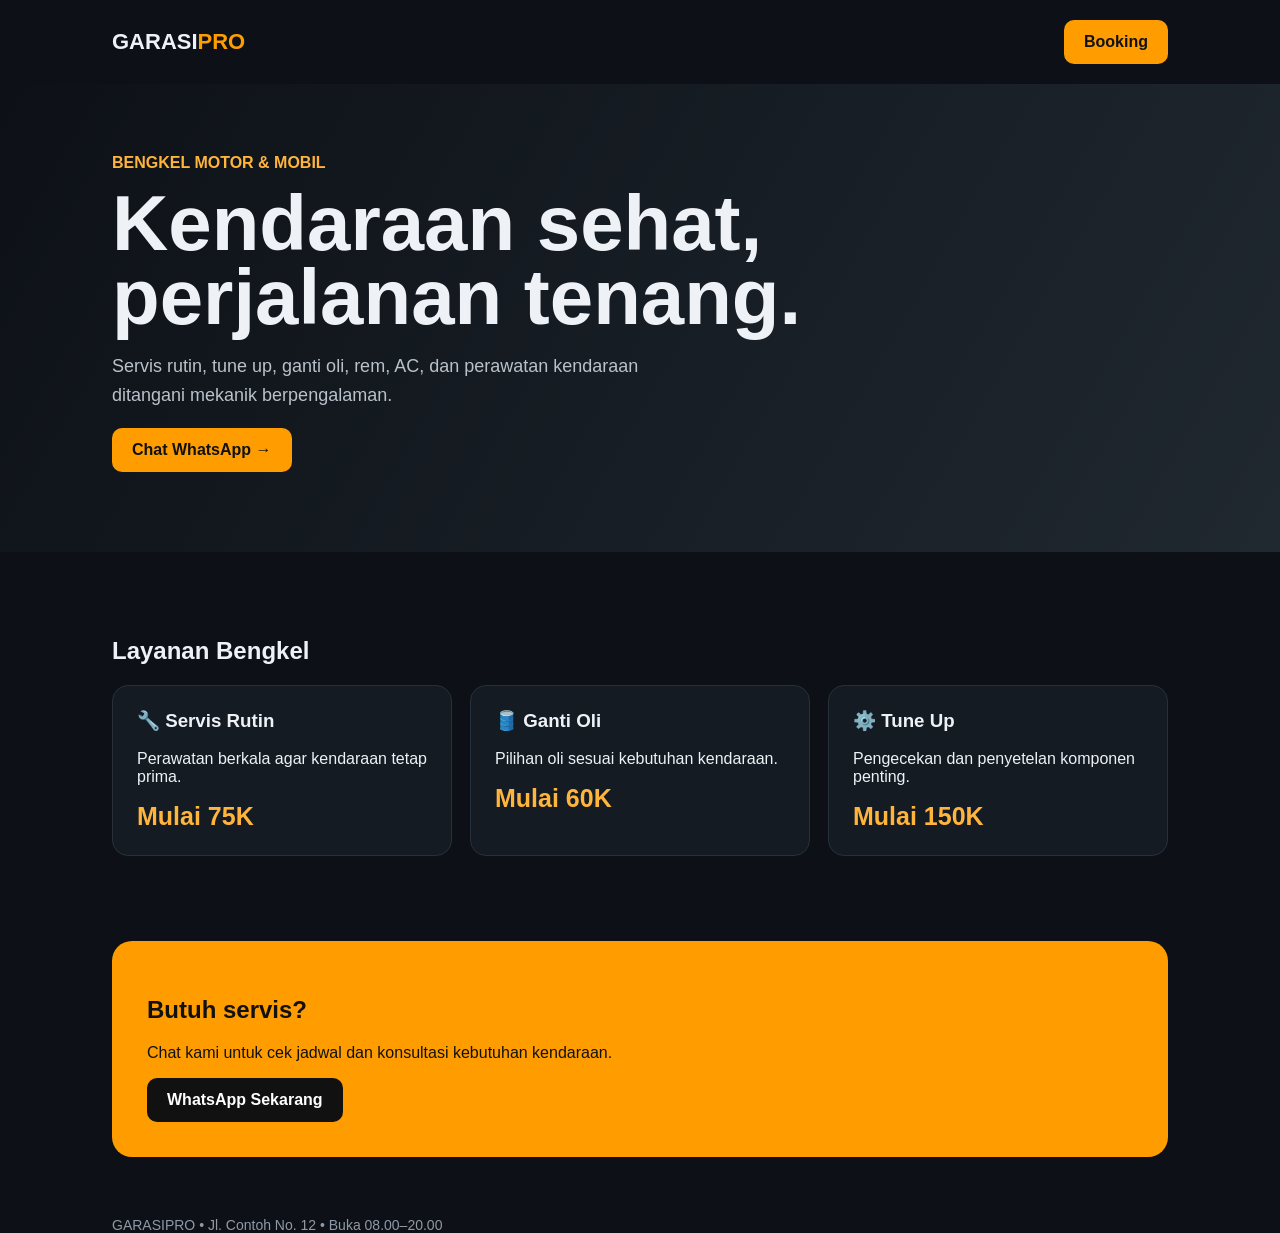
==== index.html @ 8ccf0c48 "Rename bengkel.html to index.html" ====
<!doctype html><html lang="id"><head><meta charset="utf-8"><meta name="viewport" content="width=device-width,initial-scale=1"><title>GARASI PRO — Bengkel</title>
<style>
*{box-sizing:border-box}body{margin:0;font-family:Arial,sans-serif;background:#0d1117;color:#eef2f7}a{text-decoration:none;color:inherit}.wrap{max-width:1100px;margin:auto;padding:0 22px}
nav{display:flex;justify-content:space-between;align-items:center;padding:20px 0}.logo{font-weight:900;font-size:22px}.logo span{color:#ff9d00}
.btn{display:inline-block;background:#ff9d00;color:#111;padding:13px 20px;border-radius:10px;font-weight:800}.hero{padding:70px 0 80px;background:linear-gradient(120deg,#0d1117,#202830)}.tag{color:#ffb43b;font-weight:bold}.hero h1{font-size:clamp(42px,7vw,78px);line-height:.95;margin:14px 0}.hero p{max-width:600px;color:#b9c1ca;font-size:18px;line-height:1.6}.grid{display:grid;grid-template-columns:repeat(3,1fr);gap:18px}.section{padding:65px 0}.card{background:#151b22;padding:24px;border:1px solid #27303a;border-radius:16px}.card h3{margin-top:0}.price{font-size:25px;font-weight:900;color:#ffb43b}.contact{background:#ff9d00;color:#111;border-radius:20px;padding:35px;margin:20px 0 60px}.contact .btn{background:#111;color:#fff}.small{color:#8f9aa6;font-size:14px}@media(max-width:700px){.grid{grid-template-columns:1fr}.hero{padding-top:45px}}
</style></head><body><div class="wrap"><nav><div class="logo">GARASI<span>PRO</span></div><a class="btn" href="https://wa.me/6281234567890">Booking</a></nav></div>
<section class="hero"><div class="wrap"><div class="tag">BENGKEL MOTOR & MOBIL</div><h1>Kendaraan sehat,<br>perjalanan tenang.</h1><p>Servis rutin, tune up, ganti oli, rem, AC, dan perawatan kendaraan ditangani mekanik berpengalaman.</p><a class="btn" href="https://wa.me/6281234567890">Chat WhatsApp →</a></div></section>
<section class="section"><div class="wrap"><h2>Layanan Bengkel</h2><div class="grid"><div class="card"><h3>🔧 Servis Rutin</h3><p>Perawatan berkala agar kendaraan tetap prima.</p><div class="price">Mulai 75K</div></div><div class="card"><h3>🛢️ Ganti Oli</h3><p>Pilihan oli sesuai kebutuhan kendaraan.</p><div class="price">Mulai 60K</div></div><div class="card"><h3>⚙️ Tune Up</h3><p>Pengecekan dan penyetelan komponen penting.</p><div class="price">Mulai 150K</div></div></div></div></section>
<section class="wrap"><div class="contact"><h2>Butuh servis?</h2><p>Chat kami untuk cek jadwal dan konsultasi kebutuhan kendaraan.</p><a class="btn" href="https://wa.me/6281234567890">WhatsApp Sekarang</a></div></section>
<footer class="wrap small">GARASIPRO • Jl. Contoh No. 12 • Buka 08.00–20.00</footer></body></html>
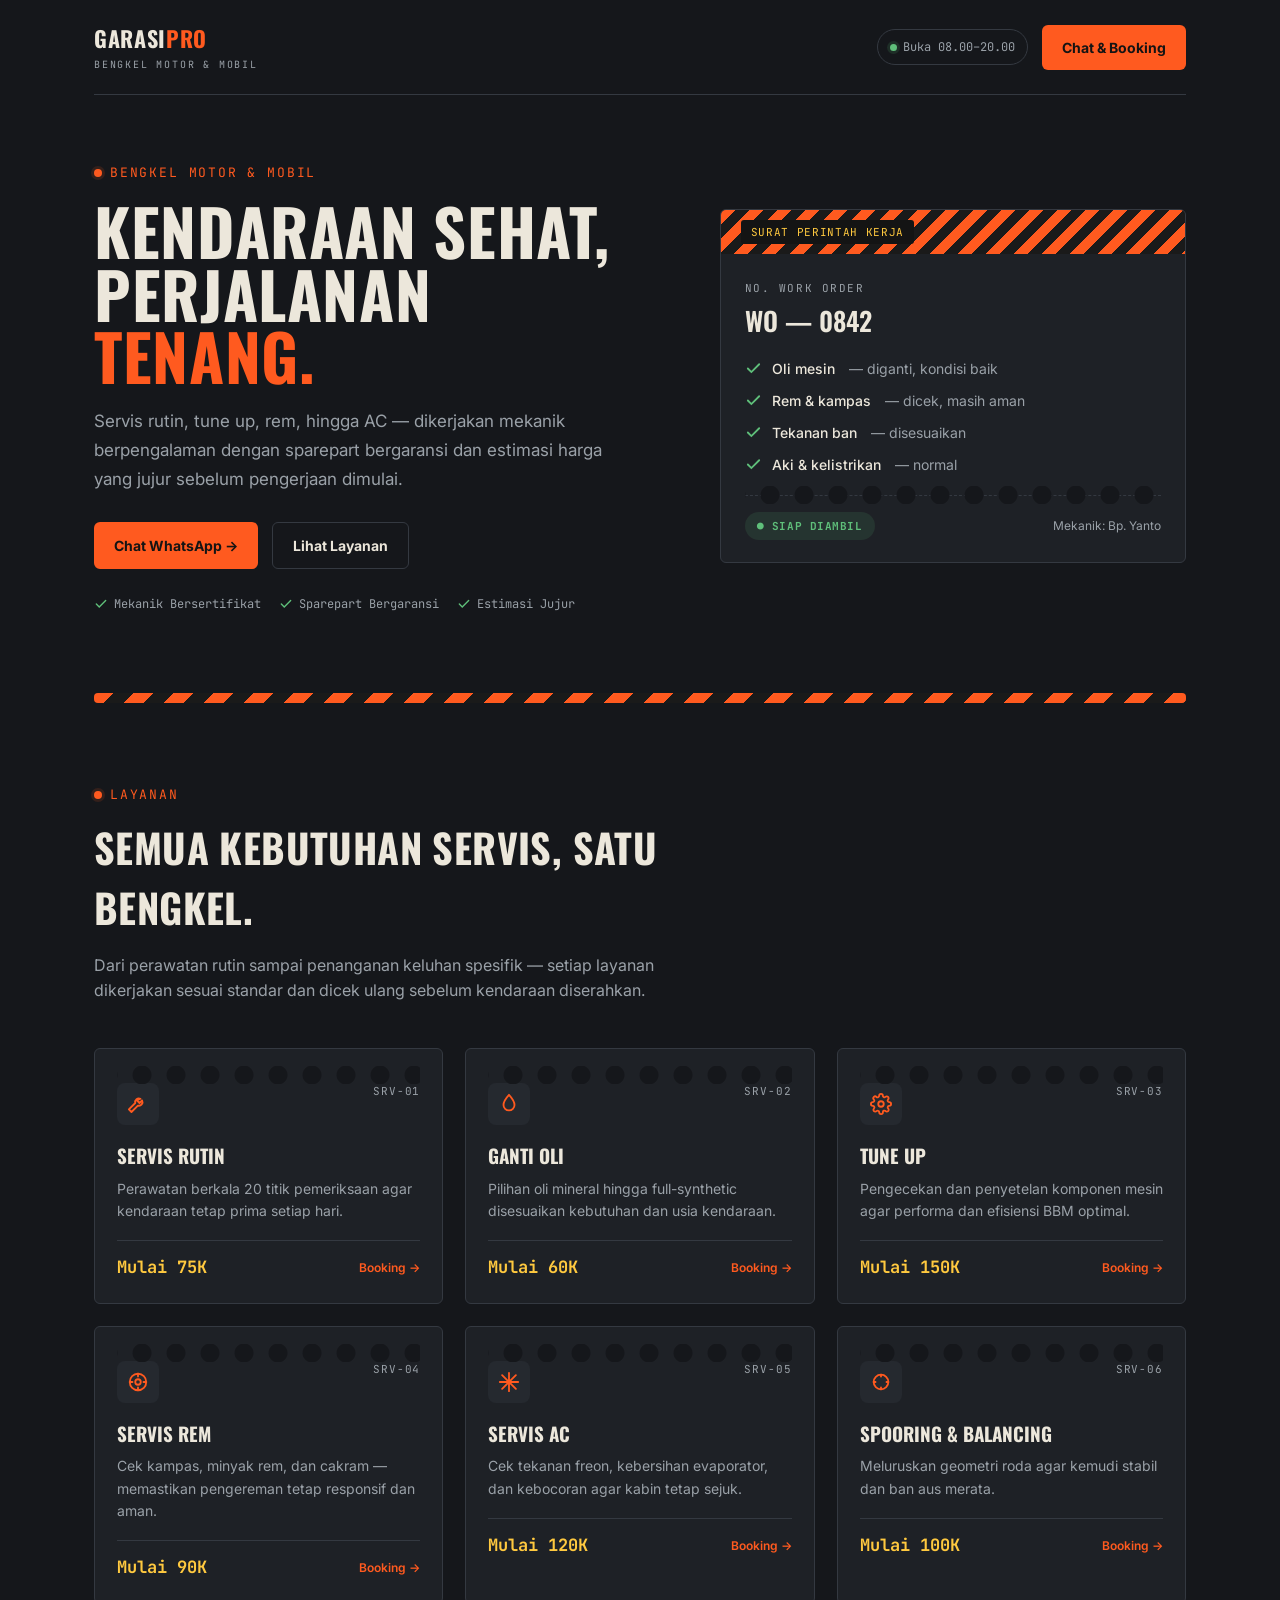
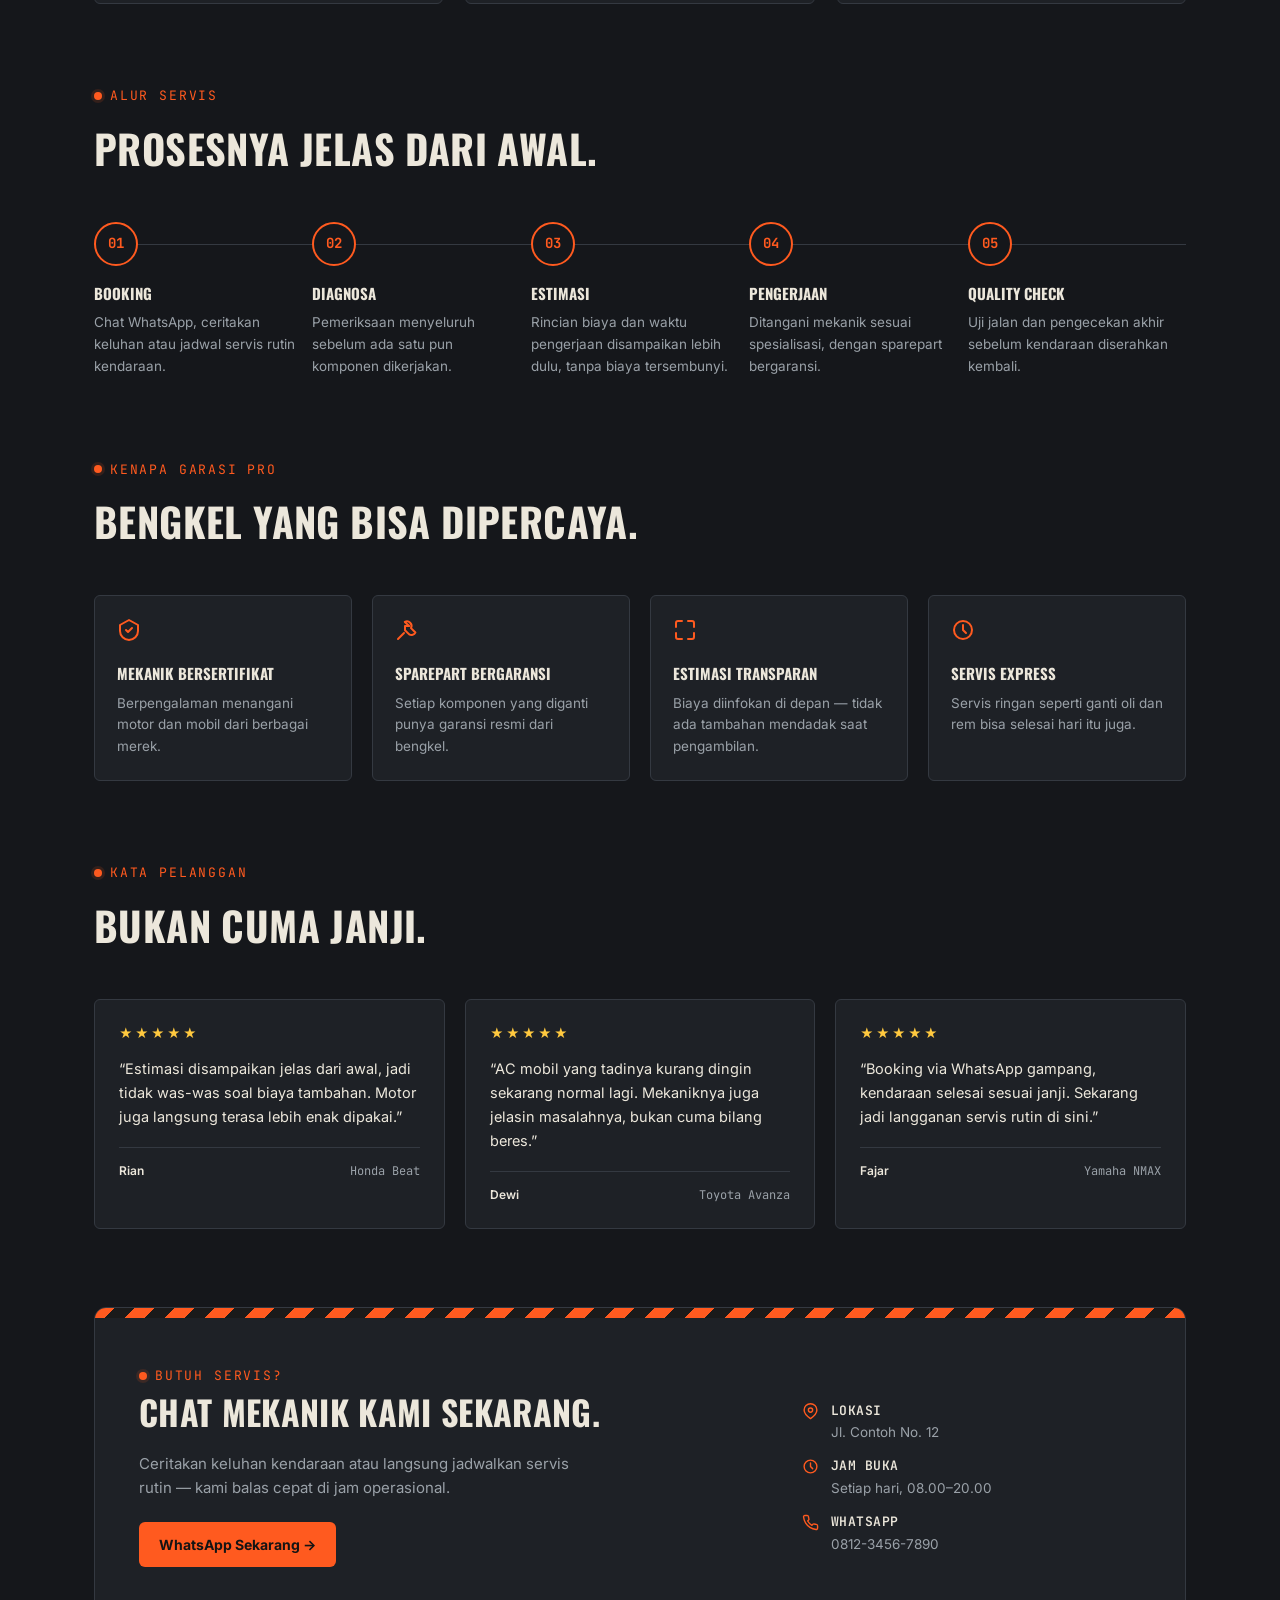
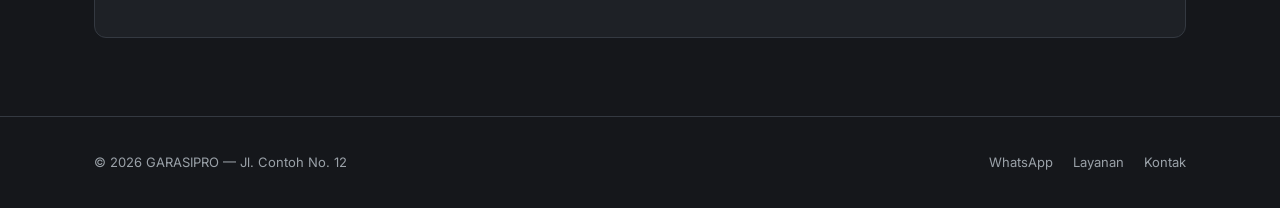
==== commit a866d9d9: "Rename garasipro.html to index.html" ====
--- a/index.html
+++ b/index.html
@@ -1,10 +1,409 @@
-<!doctype html><html lang="id"><head><meta charset="utf-8"><meta name="viewport" content="width=device-width,initial-scale=1"><title>GARASI PRO — Bengkel</title>
+<!doctype html>
+<html lang="id">
+<head>
+<meta charset="utf-8">
+<meta name="viewport" content="width=device-width,initial-scale=1">
+<title>GARASI PRO — Bengkel Motor & Mobil Terpercaya</title>
+<link rel="preconnect" href="https://fonts.googleapis.com">
+<link href="https://fonts.googleapis.com/css2?family=Oswald:wght@500;600;700&family=Inter:wght@400;500;600;700&family=JetBrains+Mono:wght@400;500;700&display=swap" rel="stylesheet">
 <style>
-*{box-sizing:border-box}body{margin:0;font-family:Arial,sans-serif;background:#0d1117;color:#eef2f7}a{text-decoration:none;color:inherit}.wrap{max-width:1100px;margin:auto;padding:0 22px}
-nav{display:flex;justify-content:space-between;align-items:center;padding:20px 0}.logo{font-weight:900;font-size:22px}.logo span{color:#ff9d00}
-.btn{display:inline-block;background:#ff9d00;color:#111;padding:13px 20px;border-radius:10px;font-weight:800}.hero{padding:70px 0 80px;background:linear-gradient(120deg,#0d1117,#202830)}.tag{color:#ffb43b;font-weight:bold}.hero h1{font-size:clamp(42px,7vw,78px);line-height:.95;margin:14px 0}.hero p{max-width:600px;color:#b9c1ca;font-size:18px;line-height:1.6}.grid{display:grid;grid-template-columns:repeat(3,1fr);gap:18px}.section{padding:65px 0}.card{background:#151b22;padding:24px;border:1px solid #27303a;border-radius:16px}.card h3{margin-top:0}.price{font-size:25px;font-weight:900;color:#ffb43b}.contact{background:#ff9d00;color:#111;border-radius:20px;padding:35px;margin:20px 0 60px}.contact .btn{background:#111;color:#fff}.small{color:#8f9aa6;font-size:14px}@media(max-width:700px){.grid{grid-template-columns:1fr}.hero{padding-top:45px}}
-</style></head><body><div class="wrap"><nav><div class="logo">GARASI<span>PRO</span></div><a class="btn" href="https://wa.me/6281234567890">Booking</a></nav></div>
-<section class="hero"><div class="wrap"><div class="tag">BENGKEL MOTOR & MOBIL</div><h1>Kendaraan sehat,<br>perjalanan tenang.</h1><p>Servis rutin, tune up, ganti oli, rem, AC, dan perawatan kendaraan ditangani mekanik berpengalaman.</p><a class="btn" href="https://wa.me/6281234567890">Chat WhatsApp →</a></div></section>
-<section class="section"><div class="wrap"><h2>Layanan Bengkel</h2><div class="grid"><div class="card"><h3>🔧 Servis Rutin</h3><p>Perawatan berkala agar kendaraan tetap prima.</p><div class="price">Mulai 75K</div></div><div class="card"><h3>🛢️ Ganti Oli</h3><p>Pilihan oli sesuai kebutuhan kendaraan.</p><div class="price">Mulai 60K</div></div><div class="card"><h3>⚙️ Tune Up</h3><p>Pengecekan dan penyetelan komponen penting.</p><div class="price">Mulai 150K</div></div></div></div></section>
-<section class="wrap"><div class="contact"><h2>Butuh servis?</h2><p>Chat kami untuk cek jadwal dan konsultasi kebutuhan kendaraan.</p><a class="btn" href="https://wa.me/6281234567890">WhatsApp Sekarang</a></div></section>
-<footer class="wrap small">GARASIPRO • Jl. Contoh No. 12 • Buka 08.00–20.00</footer></body></html>
+:root{
+  --bg:#15171b;
+  --panel:#1e2126;
+  --panel-2:#25292f;
+  --line:#343941;
+  --ink:#ece7db;
+  --ink-dim:#9aa1a8;
+  --orange:#ff5a1f;
+  --orange-dim:#ff5a1f22;
+  --yellow:#ffc93f;
+  --green:#5fbf7a;
+  --radius:6px;
+}
+*{box-sizing:border-box}
+html{scroll-behavior:smooth}
+body{margin:0;background:var(--bg);color:var(--ink);font-family:'Inter',Arial,sans-serif;line-height:1.5}
+a{text-decoration:none;color:inherit}
+.wrap{max-width:1140px;margin:0 auto;padding:0 24px}
+h1,h2,h3{font-family:'Oswald',Arial,sans-serif;text-transform:uppercase;letter-spacing:.01em;margin:0}
+.mono{font-family:'JetBrains Mono',monospace}
+.eyebrow{font-family:'JetBrains Mono',monospace;color:var(--orange);font-size:13px;letter-spacing:.14em;text-transform:uppercase;display:inline-flex;align-items:center;gap:8px}
+.eyebrow::before{content:"";width:8px;height:8px;background:var(--orange);border-radius:50%;box-shadow:0 0 0 3px var(--orange-dim)}
+
+.hazard{height:10px;background-image:repeating-linear-gradient(135deg,var(--orange) 0 14px,#1a1a1a 14px 28px);background-size:40px 40px}
+
+/* nav */
+nav{display:flex;justify-content:space-between;align-items:center;padding:22px 0;border-bottom:1px solid var(--line)}
+.logo{font-family:'Oswald',sans-serif;font-weight:700;font-size:22px;letter-spacing:.03em}
+.logo span{color:var(--orange)}
+.logo small{display:block;font-family:'JetBrains Mono',monospace;font-size:10px;color:var(--ink-dim);letter-spacing:.18em;font-weight:400;text-transform:uppercase;margin-top:2px}
+.nav-right{display:flex;align-items:center;gap:14px}
+.hours-pill{font-family:'JetBrains Mono',monospace;font-size:12px;color:var(--ink-dim);border:1px solid var(--line);padding:8px 12px;border-radius:20px;display:flex;align-items:center;gap:6px;white-space:nowrap}
+.hours-pill .dot{width:7px;height:7px;border-radius:50%;background:var(--green);box-shadow:0 0 0 3px #5fbf7a22}
+.btn{display:inline-flex;align-items:center;gap:8px;background:var(--orange);color:#141414;padding:12px 20px;border-radius:var(--radius);font-weight:700;font-size:14px;white-space:nowrap;transition:transform .15s ease,background .15s ease}
+.btn:hover{transform:translateY(-2px);background:#ff6f3a}
+.btn.ghost{background:transparent;border:1px solid var(--line);color:var(--ink)}
+.btn.ghost:hover{border-color:var(--orange);background:transparent}
+.btn:focus-visible,.card:focus-visible,a:focus-visible{outline:2px solid var(--orange);outline-offset:2px}
+
+/* hero */
+.hero{padding:64px 0 80px}
+.hero-grid{display:grid;grid-template-columns:1.1fr .9fr;gap:56px;align-items:center}
+.hero h1{font-size:clamp(38px,5.4vw,64px);line-height:.98;margin:16px 0 20px}
+.hero h1 em{font-style:normal;color:var(--orange)}
+.hero p{max-width:520px;color:var(--ink-dim);font-size:17px;line-height:1.7;margin-bottom:28px}
+.cta-row{display:flex;gap:14px;flex-wrap:wrap;margin-bottom:26px}
+.trust{display:flex;gap:18px;flex-wrap:wrap;font-family:'JetBrains Mono',monospace;font-size:12px;color:var(--ink-dim)}
+.trust span{display:inline-flex;align-items:center;gap:6px}
+.trust svg{width:14px;height:14px;stroke:var(--green)}
+
+/* ticket signature card */
+.ticket{position:relative;background:var(--panel);border:1px solid var(--line);border-radius:var(--radius);overflow:hidden}
+.ticket-head{background-image:repeating-linear-gradient(135deg,var(--orange) 0 10px,#1a1a1a 10px 20px);background-size:28px 28px;padding:10px 20px;display:flex;justify-content:space-between;align-items:center}
+.ticket-head span{background:#141414;color:var(--yellow);font-family:'JetBrains Mono',monospace;font-size:11px;padding:4px 10px;border-radius:3px;letter-spacing:.06em}
+.ticket-body{padding:26px 24px 22px}
+.ticket-body .wo-title{font-family:'JetBrains Mono',monospace;font-size:11px;color:var(--ink-dim);letter-spacing:.14em;text-transform:uppercase;margin-bottom:4px}
+.ticket-body .wo-no{font-family:'Oswald',sans-serif;font-size:26px;font-weight:600;color:var(--ink);margin-bottom:18px}
+.checklist{list-style:none;padding:0;margin:0 0 20px;display:grid;gap:11px}
+.checklist li{display:flex;align-items:center;gap:10px;font-size:14px;color:var(--ink-dim)}
+.checklist svg{width:17px;height:17px;flex:none;stroke:var(--green)}
+.checklist b{color:var(--ink);font-weight:500}
+.ticket-foot{display:flex;justify-content:space-between;align-items:center;border-top:1px dashed var(--line);padding-top:16px}
+.status-chip{background:#5fbf7a1e;color:var(--green);font-family:'JetBrains Mono',monospace;font-size:11px;font-weight:700;padding:6px 12px;border-radius:20px;letter-spacing:.05em}
+.ticket-foot .mek{font-size:12px;color:var(--ink-dim)}
+.perf{position:relative;height:0}
+.perf::after{content:"";position:absolute;left:0;right:0;top:-9px;height:18px;background-image:radial-gradient(circle 9px,var(--bg) 9px,transparent 10px);background-size:34px 18px;background-position:8px 0;background-repeat:repeat-x}
+
+/* sections */
+.section{padding:78px 0}
+.section-head{max-width:600px;margin-bottom:44px}
+.section-head h2{font-size:clamp(28px,4vw,40px);margin:12px 0 14px}
+.section-head p{color:var(--ink-dim);font-size:16px;line-height:1.6}
+
+/* service tickets grid */
+.svc-grid{display:grid;grid-template-columns:repeat(3,1fr);gap:22px}
+.svc-card{position:relative;background:var(--panel);border:1px solid var(--line);border-radius:var(--radius);padding:26px 22px 22px;transition:border-color .15s ease,transform .15s ease}
+.svc-card:hover{border-color:var(--orange);transform:translateY(-4px)}
+.svc-card .perf{margin-bottom:0}
+.svc-top{display:flex;justify-content:space-between;align-items:flex-start;margin-bottom:16px;padding-top:8px}
+.svc-icon{width:42px;height:42px;border-radius:8px;background:var(--panel-2);display:flex;align-items:center;justify-content:center}
+.svc-icon svg{width:22px;height:22px;stroke:var(--orange)}
+.svc-id{font-family:'JetBrains Mono',monospace;font-size:11px;color:var(--ink-dim);letter-spacing:.08em}
+.svc-card h3{font-size:19px;margin-bottom:8px;letter-spacing:0}
+.svc-card p{color:var(--ink-dim);font-size:14px;margin:0 0 18px;line-height:1.6}
+.svc-foot{display:flex;justify-content:space-between;align-items:center;border-top:1px solid var(--line);padding-top:14px}
+.price{font-family:'JetBrains Mono',monospace;font-weight:700;color:var(--yellow);font-size:17px}
+.svc-link{font-size:12px;color:var(--orange);font-weight:600;display:inline-flex;align-items:center;gap:4px}
+
+/* process */
+.process{display:grid;grid-template-columns:repeat(5,1fr);gap:0;position:relative}
+.process::before{content:"";position:absolute;top:22px;left:0;right:0;height:1px;background:var(--line);z-index:0}
+.proc-step{position:relative;z-index:1;padding-right:16px}
+.proc-num{width:44px;height:44px;border-radius:50%;background:var(--bg);border:2px solid var(--orange);color:var(--orange);font-family:'JetBrains Mono',monospace;font-weight:700;display:flex;align-items:center;justify-content:center;margin-bottom:16px;font-size:14px}
+.proc-step h3{font-size:15px;margin-bottom:8px;letter-spacing:0}
+.proc-step p{color:var(--ink-dim);font-size:13.5px;line-height:1.6;margin:0}
+
+/* why us */
+.why-grid{display:grid;grid-template-columns:repeat(4,1fr);gap:20px}
+.why-card{background:var(--panel);border:1px solid var(--line);border-radius:var(--radius);padding:22px}
+.why-card svg{width:24px;height:24px;stroke:var(--orange);margin-bottom:14px}
+.why-card h3{font-size:15px;margin-bottom:8px;letter-spacing:0}
+.why-card p{color:var(--ink-dim);font-size:13.5px;line-height:1.6;margin:0}
+
+/* testimonials */
+.testi-grid{display:grid;grid-template-columns:repeat(3,1fr);gap:20px}
+.testi-card{background:var(--panel);border:1px solid var(--line);border-radius:var(--radius);padding:24px}
+.testi-card .stars{color:var(--yellow);font-size:13px;letter-spacing:2px;margin-bottom:14px}
+.testi-card p{font-size:14.5px;color:var(--ink);line-height:1.65;margin:0 0 18px}
+.testi-who{display:flex;justify-content:space-between;align-items:center;font-family:'JetBrains Mono',monospace;font-size:12px;color:var(--ink-dim);border-top:1px solid var(--line);padding-top:14px}
+.testi-who b{color:var(--ink);font-family:'Inter',sans-serif;font-weight:600}
+
+/* contact cta */
+.contact{position:relative;background:var(--panel);border:1px solid var(--line);border-radius:12px;overflow:hidden}
+.contact-body{padding:44px;display:grid;grid-template-columns:1.3fr .7fr;gap:32px;align-items:center}
+.contact h2{font-size:clamp(26px,3.6vw,34px);margin-bottom:12px}
+.contact p{color:var(--ink-dim);font-size:15px;line-height:1.6;max-width:440px}
+.contact-info{display:grid;gap:14px}
+.contact-row{display:flex;gap:12px;align-items:flex-start;font-size:13.5px;color:var(--ink-dim)}
+.contact-row svg{width:17px;height:17px;stroke:var(--orange);flex:none;margin-top:2px}
+.contact-row b{color:var(--ink);display:block;font-weight:600;margin-bottom:2px;font-size:13px;text-transform:uppercase;letter-spacing:.04em;font-family:'JetBrains Mono',monospace}
+
+footer{padding:36px 0;border-top:1px solid var(--line)}
+.foot-row{display:flex;justify-content:space-between;align-items:center;flex-wrap:wrap;gap:14px}
+.foot-row .small{color:var(--ink-dim);font-size:13px}
+.foot-links{display:flex;gap:20px;font-size:13px;color:var(--ink-dim)}
+.foot-links a:hover{color:var(--orange)}
+
+.reveal{opacity:0;transform:translateY(18px);transition:opacity .5s ease,transform .5s ease}
+.reveal.in{opacity:1;transform:none}
+@media(prefers-reduced-motion:reduce){.reveal{opacity:1;transform:none;transition:none}html{scroll-behavior:auto}}
+
+@media(max-width:920px){
+  .hero-grid{grid-template-columns:1fr}
+  .svc-grid{grid-template-columns:1fr 1fr}
+  .why-grid{grid-template-columns:1fr 1fr}
+  .testi-grid{grid-template-columns:1fr}
+  .process{grid-template-columns:1fr 1fr;row-gap:28px}
+  .process::before{display:none}
+  .contact-body{grid-template-columns:1fr}
+}
+@media(max-width:600px){
+  .svc-grid{grid-template-columns:1fr}
+  .why-grid{grid-template-columns:1fr}
+  .process{grid-template-columns:1fr}
+  .nav-right .hours-pill{display:none}
+  .contact-body{padding:28px}
+}
+</style>
+</head>
+<body>
+
+<div class="wrap">
+<nav>
+  <a class="logo" href="#top">GARASI<span>PRO</span><small>Bengkel Motor & Mobil</small></a>
+  <div class="nav-right">
+    <span class="hours-pill"><span class="dot"></span>Buka 08.00–20.00</span>
+    <a class="btn" href="https://wa.me/6281234567890">Chat & Booking</a>
+  </div>
+</nav>
+</div>
+
+<section class="hero" id="top">
+  <div class="wrap hero-grid">
+    <div class="reveal">
+      <div class="eyebrow">Bengkel Motor & Mobil</div>
+      <h1>Kendaraan sehat,<br>perjalanan <em>tenang.</em></h1>
+      <p>Servis rutin, tune up, rem, hingga AC — dikerjakan mekanik berpengalaman dengan sparepart bergaransi dan estimasi harga yang jujur sebelum pengerjaan dimulai.</p>
+      <div class="cta-row">
+        <a class="btn" href="https://wa.me/6281234567890">Chat WhatsApp →</a>
+        <a class="btn ghost" href="#layanan">Lihat Layanan</a>
+      </div>
+      <div class="trust">
+        <span><svg viewBox="0 0 24 24" fill="none" stroke-width="2.4" stroke-linecap="round"><path d="M20 6 9 17l-5-5"/></svg>Mekanik Bersertifikat</span>
+        <span><svg viewBox="0 0 24 24" fill="none" stroke-width="2.4" stroke-linecap="round"><path d="M20 6 9 17l-5-5"/></svg>Sparepart Bergaransi</span>
+        <span><svg viewBox="0 0 24 24" fill="none" stroke-width="2.4" stroke-linecap="round"><path d="M20 6 9 17l-5-5"/></svg>Estimasi Jujur</span>
+      </div>
+    </div>
+
+    <div class="reveal">
+      <div class="ticket">
+        <div class="ticket-head"><span>SURAT PERINTAH KERJA</span></div>
+        <div class="ticket-body">
+          <div class="wo-title">No. Work Order</div>
+          <div class="wo-no mono">WO&nbsp;—&nbsp;0842</div>
+          <ul class="checklist">
+            <li><svg viewBox="0 0 24 24" fill="none" stroke-width="2.6" stroke-linecap="round"><path d="M20 6 9 17l-5-5"/></svg><b>Oli mesin</b>&nbsp;— diganti, kondisi baik</li>
+            <li><svg viewBox="0 0 24 24" fill="none" stroke-width="2.6" stroke-linecap="round"><path d="M20 6 9 17l-5-5"/></svg><b>Rem & kampas</b>&nbsp;— dicek, masih aman</li>
+            <li><svg viewBox="0 0 24 24" fill="none" stroke-width="2.6" stroke-linecap="round"><path d="M20 6 9 17l-5-5"/></svg><b>Tekanan ban</b>&nbsp;— disesuaikan</li>
+            <li><svg viewBox="0 0 24 24" fill="none" stroke-width="2.6" stroke-linecap="round"><path d="M20 6 9 17l-5-5"/></svg><b>Aki & kelistrikan</b>&nbsp;— normal</li>
+          </ul>
+          <div class="perf"></div>
+          <div class="ticket-foot" style="margin-top:18px">
+            <span class="status-chip">● SIAP DIAMBIL</span>
+            <span class="mek">Mekanik: Bp. Yanto</span>
+          </div>
+        </div>
+      </div>
+    </div>
+  </div>
+</section>
+
+<div class="wrap"><div class="hazard" style="border-radius:4px"></div></div>
+
+<section class="section" id="layanan">
+  <div class="wrap">
+    <div class="section-head reveal">
+      <div class="eyebrow">Layanan</div>
+      <h2>Semua kebutuhan servis, satu bengkel.</h2>
+      <p>Dari perawatan rutin sampai penanganan keluhan spesifik — setiap layanan dikerjakan sesuai standar dan dicek ulang sebelum kendaraan diserahkan.</p>
+    </div>
+    <div class="svc-grid">
+      <div class="svc-card reveal">
+        <div class="perf"></div>
+        <div class="svc-top">
+          <div class="svc-icon"><svg viewBox="0 0 24 24" fill="none" stroke-width="2" stroke-linecap="round" stroke-linejoin="round"><path d="M14.7 6.3a4 4 0 0 0-5.66 4.6l-7 7 2.83 2.83 7-7a4 4 0 0 0 4.6-5.66l-2.83 2.83-2.83-2.83z"/></svg></div>
+          <span class="svc-id mono">SRV-01</span>
+        </div>
+        <h3>Servis Rutin</h3>
+        <p>Perawatan berkala 20 titik pemeriksaan agar kendaraan tetap prima setiap hari.</p>
+        <div class="svc-foot"><span class="price">Mulai 75K</span><a class="svc-link" href="https://wa.me/6281234567890">Booking →</a></div>
+      </div>
+
+      <div class="svc-card reveal">
+        <div class="perf"></div>
+        <div class="svc-top">
+          <div class="svc-icon"><svg viewBox="0 0 24 24" fill="none" stroke-width="2" stroke-linecap="round" stroke-linejoin="round"><path d="M12 2s6 6.5 6 11a6 6 0 1 1-12 0c0-4.5 6-11 6-11z"/></svg></div>
+          <span class="svc-id mono">SRV-02</span>
+        </div>
+        <h3>Ganti Oli</h3>
+        <p>Pilihan oli mineral hingga full-synthetic disesuaikan kebutuhan dan usia kendaraan.</p>
+        <div class="svc-foot"><span class="price">Mulai 60K</span><a class="svc-link" href="https://wa.me/6281234567890">Booking →</a></div>
+      </div>
+
+      <div class="svc-card reveal">
+        <div class="perf"></div>
+        <div class="svc-top">
+          <div class="svc-icon"><svg viewBox="0 0 24 24" fill="none" stroke-width="2" stroke-linecap="round" stroke-linejoin="round"><circle cx="12" cy="12" r="3"/><path d="M19.4 15a1.65 1.65 0 0 0 .33 1.82l.06.06a2 2 0 1 1-2.83 2.83l-.06-.06a1.65 1.65 0 0 0-1.82-.33 1.65 1.65 0 0 0-1 1.51V21a2 2 0 0 1-4 0v-.09A1.65 1.65 0 0 0 9 19.4a1.65 1.65 0 0 0-1.82.33l-.06.06a2 2 0 1 1-2.83-2.83l.06-.06A1.65 1.65 0 0 0 4.6 15a1.65 1.65 0 0 0-1.51-1H3a2 2 0 0 1 0-4h.09A1.65 1.65 0 0 0 4.6 9a1.65 1.65 0 0 0-.33-1.82l-.06-.06a2 2 0 1 1 2.83-2.83l.06.06A1.65 1.65 0 0 0 9 4.6a1.65 1.65 0 0 0 1-1.51V3a2 2 0 0 1 4 0v.09a1.65 1.65 0 0 0 1 1.51 1.65 1.65 0 0 0 1.82-.33l.06-.06a2 2 0 1 1 2.83 2.83l-.06.06A1.65 1.65 0 0 0 19.4 9a1.65 1.65 0 0 0 1.51 1H21a2 2 0 0 1 0 4h-.09a1.65 1.65 0 0 0-1.51 1z"/></svg></div>
+          <span class="svc-id mono">SRV-03</span>
+        </div>
+        <h3>Tune Up</h3>
+        <p>Pengecekan dan penyetelan komponen mesin agar performa dan efisiensi BBM optimal.</p>
+        <div class="svc-foot"><span class="price">Mulai 150K</span><a class="svc-link" href="https://wa.me/6281234567890">Booking →</a></div>
+      </div>
+
+      <div class="svc-card reveal">
+        <div class="perf"></div>
+        <div class="svc-top">
+          <div class="svc-icon"><svg viewBox="0 0 24 24" fill="none" stroke-width="2" stroke-linecap="round" stroke-linejoin="round"><circle cx="12" cy="12" r="9"/><circle cx="12" cy="12" r="3"/><path d="M12 3v3M12 18v3M3 12h3M18 12h3"/></svg></div>
+          <span class="svc-id mono">SRV-04</span>
+        </div>
+        <h3>Servis Rem</h3>
+        <p>Cek kampas, minyak rem, dan cakram — memastikan pengereman tetap responsif dan aman.</p>
+        <div class="svc-foot"><span class="price">Mulai 90K</span><a class="svc-link" href="https://wa.me/6281234567890">Booking →</a></div>
+      </div>
+
+      <div class="svc-card reveal">
+        <div class="perf"></div>
+        <div class="svc-top">
+          <div class="svc-icon"><svg viewBox="0 0 24 24" fill="none" stroke-width="2" stroke-linecap="round" stroke-linejoin="round"><path d="M2 12h20M12 2v20M4.5 4.5l15 15M19.5 4.5l-15 15"/></svg></div>
+          <span class="svc-id mono">SRV-05</span>
+        </div>
+        <h3>Servis AC</h3>
+        <p>Cek tekanan freon, kebersihan evaporator, dan kebocoran agar kabin tetap sejuk.</p>
+        <div class="svc-foot"><span class="price">Mulai 120K</span><a class="svc-link" href="https://wa.me/6281234567890">Booking →</a></div>
+      </div>
+
+      <div class="svc-card reveal">
+        <div class="perf"></div>
+        <div class="svc-top">
+          <div class="svc-icon"><svg viewBox="0 0 24 24" fill="none" stroke-width="2" stroke-linecap="round" stroke-linejoin="round"><circle cx="12" cy="12" r="8"/><path d="M12 4v2M12 18v2M4 12h2M18 12h2"/></svg></div>
+          <span class="svc-id mono">SRV-06</span>
+        </div>
+        <h3>Spooring & Balancing</h3>
+        <p>Meluruskan geometri roda agar kemudi stabil dan ban aus merata.</p>
+        <div class="svc-foot"><span class="price">Mulai 100K</span><a class="svc-link" href="https://wa.me/6281234567890">Booking →</a></div>
+      </div>
+    </div>
+  </div>
+</section>
+
+<section class="section" style="padding-top:0">
+  <div class="wrap">
+    <div class="section-head reveal">
+      <div class="eyebrow">Alur Servis</div>
+      <h2>Prosesnya jelas dari awal.</h2>
+    </div>
+    <div class="process reveal">
+      <div class="proc-step"><div class="proc-num">01</div><h3>Booking</h3><p>Chat WhatsApp, ceritakan keluhan atau jadwal servis rutin kendaraan.</p></div>
+      <div class="proc-step"><div class="proc-num">02</div><h3>Diagnosa</h3><p>Pemeriksaan menyeluruh sebelum ada satu pun komponen dikerjakan.</p></div>
+      <div class="proc-step"><div class="proc-num">03</div><h3>Estimasi</h3><p>Rincian biaya dan waktu pengerjaan disampaikan lebih dulu, tanpa biaya tersembunyi.</p></div>
+      <div class="proc-step"><div class="proc-num">04</div><h3>Pengerjaan</h3><p>Ditangani mekanik sesuai spesialisasi, dengan sparepart bergaransi.</p></div>
+      <div class="proc-step"><div class="proc-num">05</div><h3>Quality Check</h3><p>Uji jalan dan pengecekan akhir sebelum kendaraan diserahkan kembali.</p></div>
+    </div>
+  </div>
+</section>
+
+<section class="section" style="padding-top:0">
+  <div class="wrap">
+    <div class="section-head reveal">
+      <div class="eyebrow">Kenapa Garasi Pro</div>
+      <h2>Bengkel yang bisa dipercaya.</h2>
+    </div>
+    <div class="why-grid">
+      <div class="why-card reveal">
+        <svg viewBox="0 0 24 24" fill="none" stroke-width="2" stroke-linecap="round" stroke-linejoin="round"><path d="M12 2 3 7v6c0 5 4 8.5 9 9 5-.5 9-4 9-9V7l-9-5z"/><path d="m9 12 2 2 4-4"/></svg>
+        <h3>Mekanik Bersertifikat</h3>
+        <p>Berpengalaman menangani motor dan mobil dari berbagai merek.</p>
+      </div>
+      <div class="why-card reveal">
+        <svg viewBox="0 0 24 24" fill="none" stroke-width="2" stroke-linecap="round" stroke-linejoin="round"><path d="M20.4 14.5 16 10.1a4.6 4.6 0 0 0-6.2-6.2L14.2 8H10v4.2l4.2 4.2a4.6 4.6 0 0 0 6.2-1.9z"/><path d="M3 21l6-6"/></svg>
+        <h3>Sparepart Bergaransi</h3>
+        <p>Setiap komponen yang diganti punya garansi resmi dari bengkel.</p>
+      </div>
+      <div class="why-card reveal">
+        <svg viewBox="0 0 24 24" fill="none" stroke-width="2" stroke-linecap="round" stroke-linejoin="round"><path d="M9 3H5a2 2 0 0 0-2 2v4M15 3h4a2 2 0 0 1 2 2v4M9 21H5a2 2 0 0 1-2-2v-4M15 21h4a2 2 0 0 0 2-2v-4"/></svg>
+        <h3>Estimasi Transparan</h3>
+        <p>Biaya diinfokan di depan — tidak ada tambahan mendadak saat pengambilan.</p>
+      </div>
+      <div class="why-card reveal">
+        <svg viewBox="0 0 24 24" fill="none" stroke-width="2" stroke-linecap="round" stroke-linejoin="round"><circle cx="12" cy="12" r="9"/><path d="M12 7v5l3 3"/></svg>
+        <h3>Servis Express</h3>
+        <p>Servis ringan seperti ganti oli dan rem bisa selesai hari itu juga.</p>
+      </div>
+    </div>
+  </div>
+</section>
+
+<section class="section" style="padding-top:0">
+  <div class="wrap">
+    <div class="section-head reveal">
+      <div class="eyebrow">Kata Pelanggan</div>
+      <h2>Bukan cuma janji.</h2>
+    </div>
+    <div class="testi-grid">
+      <div class="testi-card reveal">
+        <div class="stars">★★★★★</div>
+        <p>“Estimasi disampaikan jelas dari awal, jadi tidak was-was soal biaya tambahan. Motor juga langsung terasa lebih enak dipakai.”</p>
+        <div class="testi-who"><b>Rian</b><span>Honda Beat</span></div>
+      </div>
+      <div class="testi-card reveal">
+        <div class="stars">★★★★★</div>
+        <p>“AC mobil yang tadinya kurang dingin sekarang normal lagi. Mekaniknya juga jelasin masalahnya, bukan cuma bilang beres.”</p>
+        <div class="testi-who"><b>Dewi</b><span>Toyota Avanza</span></div>
+      </div>
+      <div class="testi-card reveal">
+        <div class="stars">★★★★★</div>
+        <p>“Booking via WhatsApp gampang, kendaraan selesai sesuai janji. Sekarang jadi langganan servis rutin di sini.”</p>
+        <div class="testi-who"><b>Fajar</b><span>Yamaha NMAX</span></div>
+      </div>
+    </div>
+  </div>
+</section>
+
+<section class="section" style="padding-top:0" id="kontak">
+  <div class="wrap">
+    <div class="contact reveal">
+      <div class="hazard"></div>
+      <div class="contact-body">
+        <div>
+          <div class="eyebrow">Butuh Servis?</div>
+          <h2>Chat mekanik kami sekarang.</h2>
+          <p>Ceritakan keluhan kendaraan atau langsung jadwalkan servis rutin — kami balas cepat di jam operasional.</p>
+          <div class="cta-row" style="margin-top:22px">
+            <a class="btn" href="https://wa.me/6281234567890">WhatsApp Sekarang →</a>
+          </div>
+        </div>
+        <div class="contact-info">
+          <div class="contact-row"><svg viewBox="0 0 24 24" fill="none" stroke-width="2" stroke-linecap="round" stroke-linejoin="round"><path d="M21 10c0 6-9 12-9 12S3 16 3 10a9 9 0 0 1 18 0z"/><circle cx="12" cy="10" r="3"/></svg><span><b>Lokasi</b>Jl. Contoh No. 12</span></div>
+          <div class="contact-row"><svg viewBox="0 0 24 24" fill="none" stroke-width="2" stroke-linecap="round" stroke-linejoin="round"><circle cx="12" cy="12" r="9"/><path d="M12 7v5l3 3"/></svg><span><b>Jam Buka</b>Setiap hari, 08.00–20.00</span></div>
+          <div class="contact-row"><svg viewBox="0 0 24 24" fill="none" stroke-width="2" stroke-linecap="round" stroke-linejoin="round"><path d="M22 16.9v3a2 2 0 0 1-2.2 2 19.8 19.8 0 0 1-8.6-3 19.5 19.5 0 0 1-6-6 19.8 19.8 0 0 1-3-8.7A2 2 0 0 1 4.1 2h3a2 2 0 0 1 2 1.7c.1.9.3 1.8.6 2.7a2 2 0 0 1-.4 2.1L8 9.9a16 16 0 0 0 6 6l1.4-1.4a2 2 0 0 1 2.1-.4c.9.3 1.8.5 2.7.6a2 2 0 0 1 1.8 2.1z"/></svg><span><b>WhatsApp</b>0812-3456-7890</span></div>
+        </div>
+      </div>
+    </div>
+  </div>
+</section>
+
+<footer>
+  <div class="wrap foot-row">
+    <span class="small">© 2026 GARASIPRO — Jl. Contoh No. 12</span>
+    <div class="foot-links">
+      <a href="https://wa.me/6281234567890">WhatsApp</a>
+      <a href="#layanan">Layanan</a>
+      <a href="#kontak">Kontak</a>
+    </div>
+  </div>
+</footer>
+
+<script>
+if(!window.matchMedia('(prefers-reduced-motion: reduce)').matches){
+  const io = new IntersectionObserver((entries)=>{
+    entries.forEach(e=>{ if(e.isIntersecting){ e.target.classList.add('in'); io.unobserve(e.target); } });
+  }, {threshold:.12});
+  document.querySelectorAll('.reveal').forEach(el=>io.observe(el));
+} else {
+  document.querySelectorAll('.reveal').forEach(el=>el.classList.add('in'));
+}
+</script>
+
+</body>
+</html>
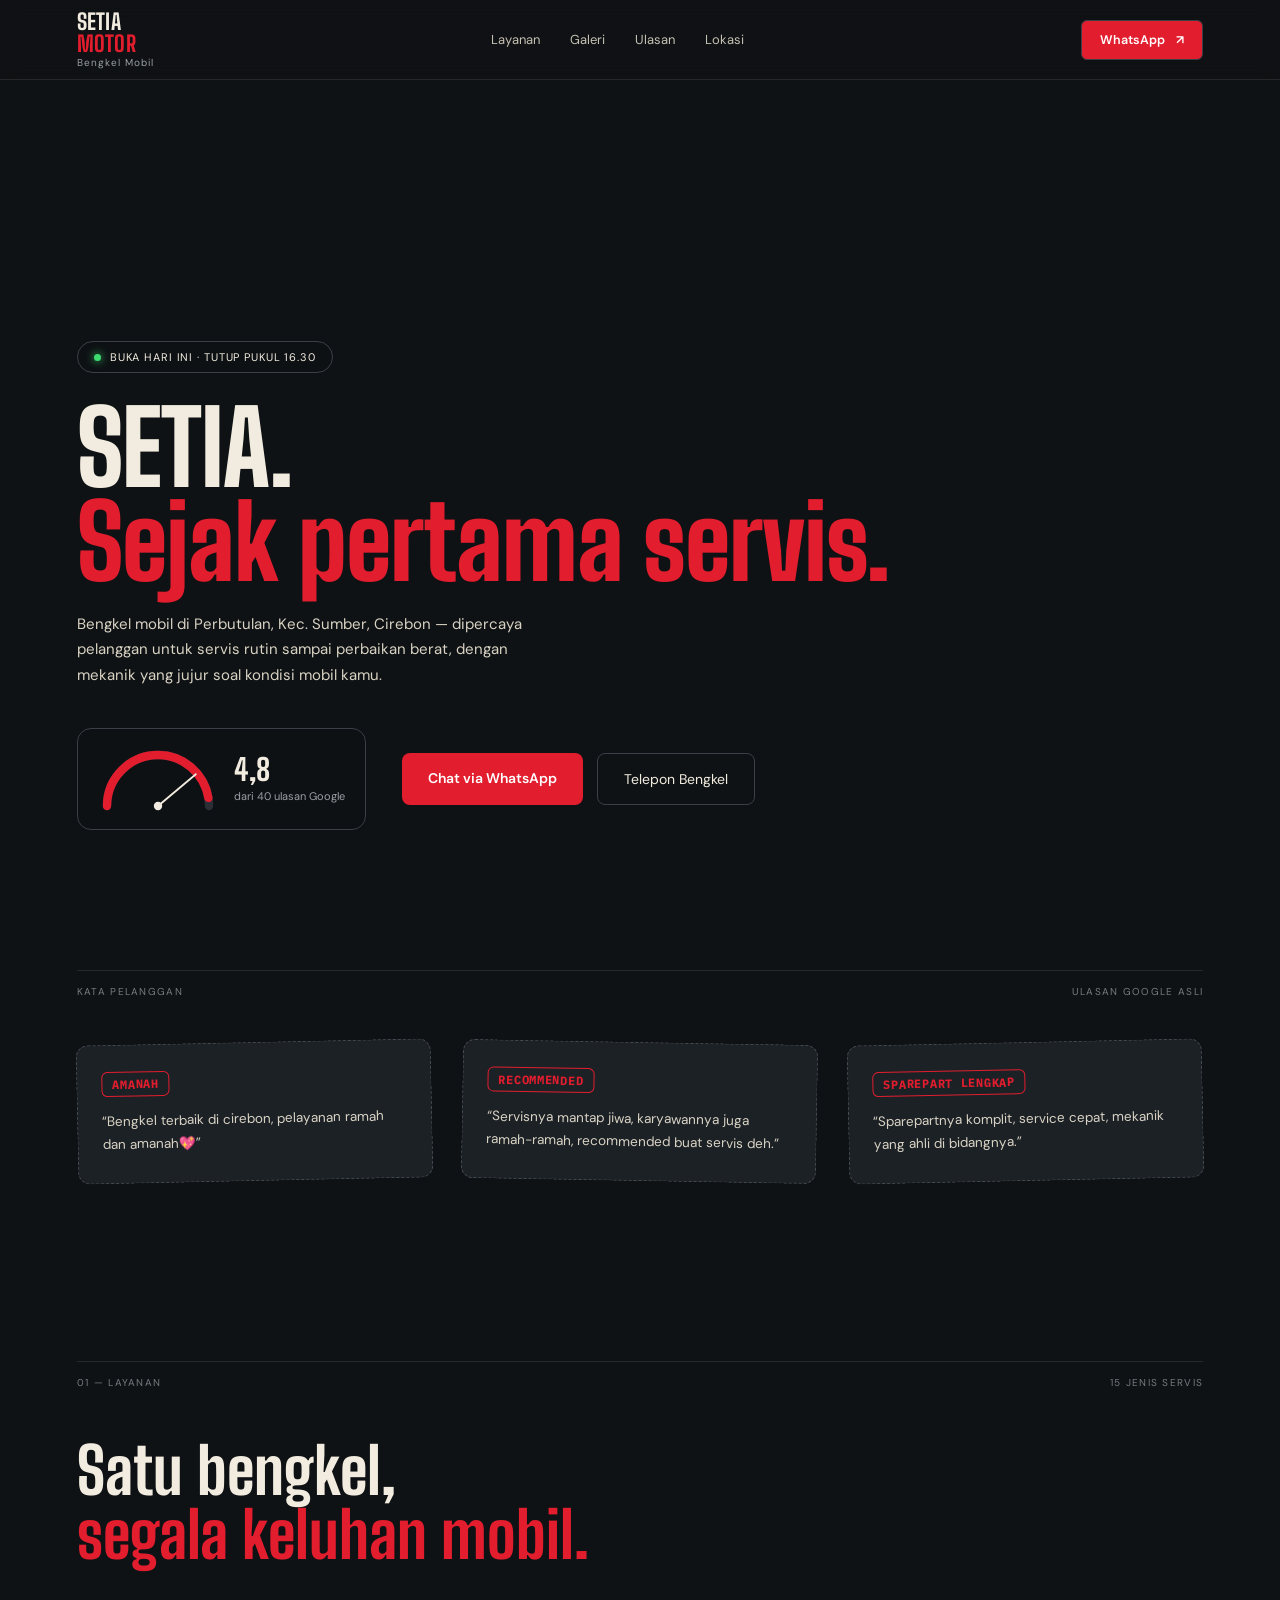
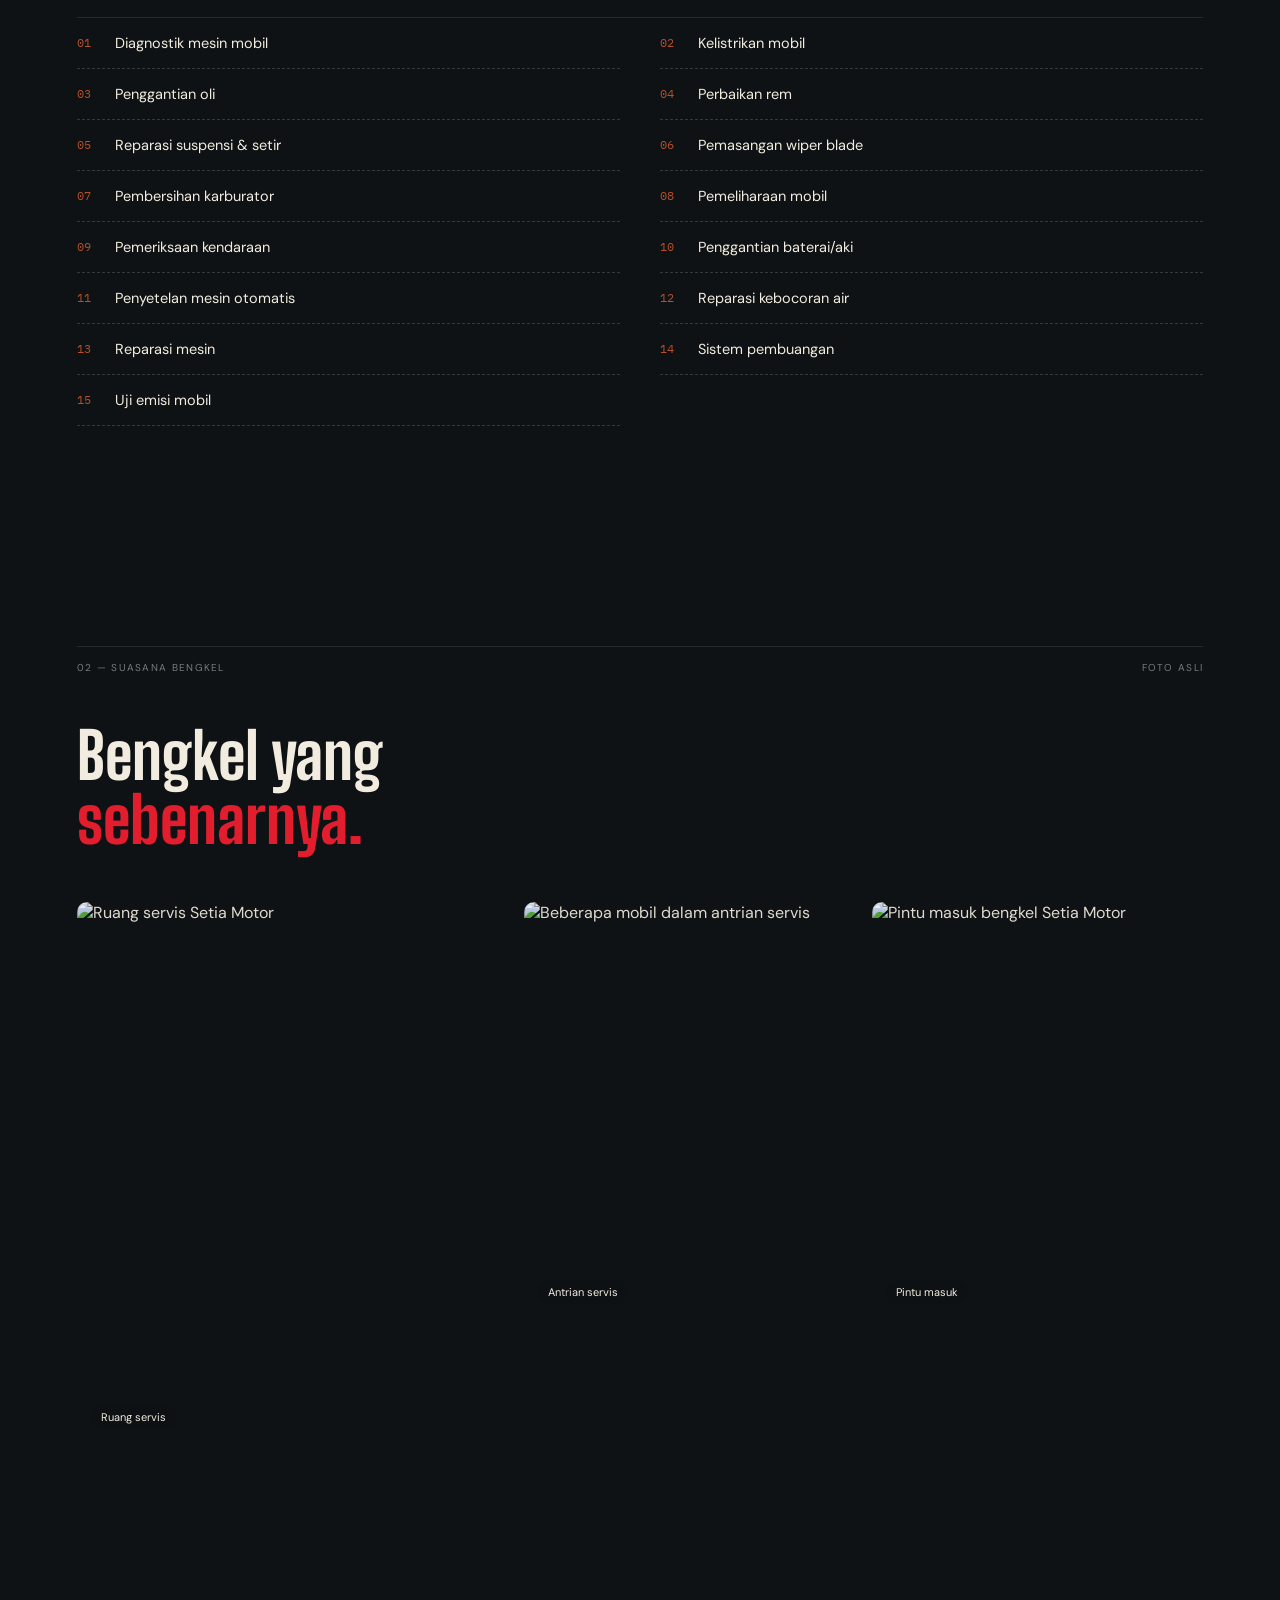
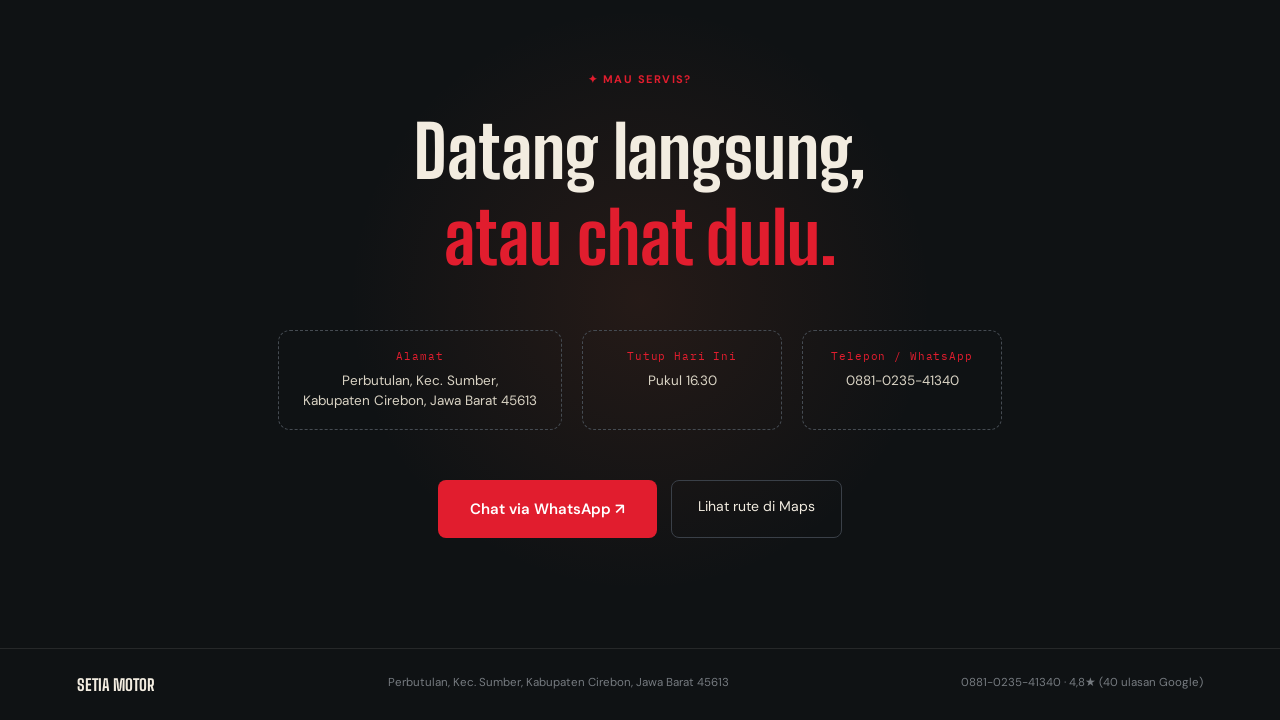
==== commit 1a472abb: "Add files via upload" ====
--- a/index.html
+++ b/index.html
@@ -1,409 +1,108 @@
 <!doctype html>
 <html lang="id">
 <head>
-<meta charset="utf-8">
-<meta name="viewport" content="width=device-width,initial-scale=1">
-<title>GARASI PRO — Bengkel Motor & Mobil Terpercaya</title>
-<link rel="preconnect" href="https://fonts.googleapis.com">
-<link href="https://fonts.googleapis.com/css2?family=Oswald:wght@500;600;700&family=Inter:wght@400;500;600;700&family=JetBrains+Mono:wght@400;500;700&display=swap" rel="stylesheet">
-<style>
-:root{
-  --bg:#15171b;
-  --panel:#1e2126;
-  --panel-2:#25292f;
-  --line:#343941;
-  --ink:#ece7db;
-  --ink-dim:#9aa1a8;
-  --orange:#ff5a1f;
-  --orange-dim:#ff5a1f22;
-  --yellow:#ffc93f;
-  --green:#5fbf7a;
-  --radius:6px;
-}
-*{box-sizing:border-box}
-html{scroll-behavior:smooth}
-body{margin:0;background:var(--bg);color:var(--ink);font-family:'Inter',Arial,sans-serif;line-height:1.5}
-a{text-decoration:none;color:inherit}
-.wrap{max-width:1140px;margin:0 auto;padding:0 24px}
-h1,h2,h3{font-family:'Oswald',Arial,sans-serif;text-transform:uppercase;letter-spacing:.01em;margin:0}
-.mono{font-family:'JetBrains Mono',monospace}
-.eyebrow{font-family:'JetBrains Mono',monospace;color:var(--orange);font-size:13px;letter-spacing:.14em;text-transform:uppercase;display:inline-flex;align-items:center;gap:8px}
-.eyebrow::before{content:"";width:8px;height:8px;background:var(--orange);border-radius:50%;box-shadow:0 0 0 3px var(--orange-dim)}
-
-.hazard{height:10px;background-image:repeating-linear-gradient(135deg,var(--orange) 0 14px,#1a1a1a 14px 28px);background-size:40px 40px}
-
-/* nav */
-nav{display:flex;justify-content:space-between;align-items:center;padding:22px 0;border-bottom:1px solid var(--line)}
-.logo{font-family:'Oswald',sans-serif;font-weight:700;font-size:22px;letter-spacing:.03em}
-.logo span{color:var(--orange)}
-.logo small{display:block;font-family:'JetBrains Mono',monospace;font-size:10px;color:var(--ink-dim);letter-spacing:.18em;font-weight:400;text-transform:uppercase;margin-top:2px}
-.nav-right{display:flex;align-items:center;gap:14px}
-.hours-pill{font-family:'JetBrains Mono',monospace;font-size:12px;color:var(--ink-dim);border:1px solid var(--line);padding:8px 12px;border-radius:20px;display:flex;align-items:center;gap:6px;white-space:nowrap}
-.hours-pill .dot{width:7px;height:7px;border-radius:50%;background:var(--green);box-shadow:0 0 0 3px #5fbf7a22}
-.btn{display:inline-flex;align-items:center;gap:8px;background:var(--orange);color:#141414;padding:12px 20px;border-radius:var(--radius);font-weight:700;font-size:14px;white-space:nowrap;transition:transform .15s ease,background .15s ease}
-.btn:hover{transform:translateY(-2px);background:#ff6f3a}
-.btn.ghost{background:transparent;border:1px solid var(--line);color:var(--ink)}
-.btn.ghost:hover{border-color:var(--orange);background:transparent}
-.btn:focus-visible,.card:focus-visible,a:focus-visible{outline:2px solid var(--orange);outline-offset:2px}
-
-/* hero */
-.hero{padding:64px 0 80px}
-.hero-grid{display:grid;grid-template-columns:1.1fr .9fr;gap:56px;align-items:center}
-.hero h1{font-size:clamp(38px,5.4vw,64px);line-height:.98;margin:16px 0 20px}
-.hero h1 em{font-style:normal;color:var(--orange)}
-.hero p{max-width:520px;color:var(--ink-dim);font-size:17px;line-height:1.7;margin-bottom:28px}
-.cta-row{display:flex;gap:14px;flex-wrap:wrap;margin-bottom:26px}
-.trust{display:flex;gap:18px;flex-wrap:wrap;font-family:'JetBrains Mono',monospace;font-size:12px;color:var(--ink-dim)}
-.trust span{display:inline-flex;align-items:center;gap:6px}
-.trust svg{width:14px;height:14px;stroke:var(--green)}
-
-/* ticket signature card */
-.ticket{position:relative;background:var(--panel);border:1px solid var(--line);border-radius:var(--radius);overflow:hidden}
-.ticket-head{background-image:repeating-linear-gradient(135deg,var(--orange) 0 10px,#1a1a1a 10px 20px);background-size:28px 28px;padding:10px 20px;display:flex;justify-content:space-between;align-items:center}
-.ticket-head span{background:#141414;color:var(--yellow);font-family:'JetBrains Mono',monospace;font-size:11px;padding:4px 10px;border-radius:3px;letter-spacing:.06em}
-.ticket-body{padding:26px 24px 22px}
-.ticket-body .wo-title{font-family:'JetBrains Mono',monospace;font-size:11px;color:var(--ink-dim);letter-spacing:.14em;text-transform:uppercase;margin-bottom:4px}
-.ticket-body .wo-no{font-family:'Oswald',sans-serif;font-size:26px;font-weight:600;color:var(--ink);margin-bottom:18px}
-.checklist{list-style:none;padding:0;margin:0 0 20px;display:grid;gap:11px}
-.checklist li{display:flex;align-items:center;gap:10px;font-size:14px;color:var(--ink-dim)}
-.checklist svg{width:17px;height:17px;flex:none;stroke:var(--green)}
-.checklist b{color:var(--ink);font-weight:500}
-.ticket-foot{display:flex;justify-content:space-between;align-items:center;border-top:1px dashed var(--line);padding-top:16px}
-.status-chip{background:#5fbf7a1e;color:var(--green);font-family:'JetBrains Mono',monospace;font-size:11px;font-weight:700;padding:6px 12px;border-radius:20px;letter-spacing:.05em}
-.ticket-foot .mek{font-size:12px;color:var(--ink-dim)}
-.perf{position:relative;height:0}
-.perf::after{content:"";position:absolute;left:0;right:0;top:-9px;height:18px;background-image:radial-gradient(circle 9px,var(--bg) 9px,transparent 10px);background-size:34px 18px;background-position:8px 0;background-repeat:repeat-x}
-
-/* sections */
-.section{padding:78px 0}
-.section-head{max-width:600px;margin-bottom:44px}
-.section-head h2{font-size:clamp(28px,4vw,40px);margin:12px 0 14px}
-.section-head p{color:var(--ink-dim);font-size:16px;line-height:1.6}
-
-/* service tickets grid */
-.svc-grid{display:grid;grid-template-columns:repeat(3,1fr);gap:22px}
-.svc-card{position:relative;background:var(--panel);border:1px solid var(--line);border-radius:var(--radius);padding:26px 22px 22px;transition:border-color .15s ease,transform .15s ease}
-.svc-card:hover{border-color:var(--orange);transform:translateY(-4px)}
-.svc-card .perf{margin-bottom:0}
-.svc-top{display:flex;justify-content:space-between;align-items:flex-start;margin-bottom:16px;padding-top:8px}
-.svc-icon{width:42px;height:42px;border-radius:8px;background:var(--panel-2);display:flex;align-items:center;justify-content:center}
-.svc-icon svg{width:22px;height:22px;stroke:var(--orange)}
-.svc-id{font-family:'JetBrains Mono',monospace;font-size:11px;color:var(--ink-dim);letter-spacing:.08em}
-.svc-card h3{font-size:19px;margin-bottom:8px;letter-spacing:0}
-.svc-card p{color:var(--ink-dim);font-size:14px;margin:0 0 18px;line-height:1.6}
-.svc-foot{display:flex;justify-content:space-between;align-items:center;border-top:1px solid var(--line);padding-top:14px}
-.price{font-family:'JetBrains Mono',monospace;font-weight:700;color:var(--yellow);font-size:17px}
-.svc-link{font-size:12px;color:var(--orange);font-weight:600;display:inline-flex;align-items:center;gap:4px}
-
-/* process */
-.process{display:grid;grid-template-columns:repeat(5,1fr);gap:0;position:relative}
-.process::before{content:"";position:absolute;top:22px;left:0;right:0;height:1px;background:var(--line);z-index:0}
-.proc-step{position:relative;z-index:1;padding-right:16px}
-.proc-num{width:44px;height:44px;border-radius:50%;background:var(--bg);border:2px solid var(--orange);color:var(--orange);font-family:'JetBrains Mono',monospace;font-weight:700;display:flex;align-items:center;justify-content:center;margin-bottom:16px;font-size:14px}
-.proc-step h3{font-size:15px;margin-bottom:8px;letter-spacing:0}
-.proc-step p{color:var(--ink-dim);font-size:13.5px;line-height:1.6;margin:0}
-
-/* why us */
-.why-grid{display:grid;grid-template-columns:repeat(4,1fr);gap:20px}
-.why-card{background:var(--panel);border:1px solid var(--line);border-radius:var(--radius);padding:22px}
-.why-card svg{width:24px;height:24px;stroke:var(--orange);margin-bottom:14px}
-.why-card h3{font-size:15px;margin-bottom:8px;letter-spacing:0}
-.why-card p{color:var(--ink-dim);font-size:13.5px;line-height:1.6;margin:0}
-
-/* testimonials */
-.testi-grid{display:grid;grid-template-columns:repeat(3,1fr);gap:20px}
-.testi-card{background:var(--panel);border:1px solid var(--line);border-radius:var(--radius);padding:24px}
-.testi-card .stars{color:var(--yellow);font-size:13px;letter-spacing:2px;margin-bottom:14px}
-.testi-card p{font-size:14.5px;color:var(--ink);line-height:1.65;margin:0 0 18px}
-.testi-who{display:flex;justify-content:space-between;align-items:center;font-family:'JetBrains Mono',monospace;font-size:12px;color:var(--ink-dim);border-top:1px solid var(--line);padding-top:14px}
-.testi-who b{color:var(--ink);font-family:'Inter',sans-serif;font-weight:600}
-
-/* contact cta */
-.contact{position:relative;background:var(--panel);border:1px solid var(--line);border-radius:12px;overflow:hidden}
-.contact-body{padding:44px;display:grid;grid-template-columns:1.3fr .7fr;gap:32px;align-items:center}
-.contact h2{font-size:clamp(26px,3.6vw,34px);margin-bottom:12px}
-.contact p{color:var(--ink-dim);font-size:15px;line-height:1.6;max-width:440px}
-.contact-info{display:grid;gap:14px}
-.contact-row{display:flex;gap:12px;align-items:flex-start;font-size:13.5px;color:var(--ink-dim)}
-.contact-row svg{width:17px;height:17px;stroke:var(--orange);flex:none;margin-top:2px}
-.contact-row b{color:var(--ink);display:block;font-weight:600;margin-bottom:2px;font-size:13px;text-transform:uppercase;letter-spacing:.04em;font-family:'JetBrains Mono',monospace}
-
-footer{padding:36px 0;border-top:1px solid var(--line)}
-.foot-row{display:flex;justify-content:space-between;align-items:center;flex-wrap:wrap;gap:14px}
-.foot-row .small{color:var(--ink-dim);font-size:13px}
-.foot-links{display:flex;gap:20px;font-size:13px;color:var(--ink-dim)}
-.foot-links a:hover{color:var(--orange)}
-
-.reveal{opacity:0;transform:translateY(18px);transition:opacity .5s ease,transform .5s ease}
-.reveal.in{opacity:1;transform:none}
-@media(prefers-reduced-motion:reduce){.reveal{opacity:1;transform:none;transition:none}html{scroll-behavior:auto}}
-
-@media(max-width:920px){
-  .hero-grid{grid-template-columns:1fr}
-  .svc-grid{grid-template-columns:1fr 1fr}
-  .why-grid{grid-template-columns:1fr 1fr}
-  .testi-grid{grid-template-columns:1fr}
-  .process{grid-template-columns:1fr 1fr;row-gap:28px}
-  .process::before{display:none}
-  .contact-body{grid-template-columns:1fr}
-}
-@media(max-width:600px){
-  .svc-grid{grid-template-columns:1fr}
-  .why-grid{grid-template-columns:1fr}
-  .process{grid-template-columns:1fr}
-  .nav-right .hours-pill{display:none}
-  .contact-body{padding:28px}
-}
-</style>
+<meta charset="utf-8"><meta name="viewport" content="width=device-width,initial-scale=1">
+<meta name="description" content="Setia Motor — bengkel mobil di Perbutulan, Kec. Sumber, Kabupaten Cirebon. Rating 4.8 dari 40 ulasan Google.">
+<title>Setia Motor — Bengkel Mobil Cirebon</title>
+<link rel="preconnect" href="https://fonts.googleapis.com"><link rel="preconnect" href="https://fonts.gstatic.com" crossorigin>
+<link href="https://fonts.googleapis.com/css2?family=Big+Shoulders:wght@600;700;800&family=IBM+Plex+Mono:wght@500;600&family=DM+Sans:wght@400;500;600;700&display=swap" rel="stylesheet">
+<link rel="stylesheet" href="style.css">
 </head>
 <body>
 
-<div class="wrap">
-<nav>
-  <a class="logo" href="#top">GARASI<span>PRO</span><small>Bengkel Motor & Mobil</small></a>
-  <div class="nav-right">
-    <span class="hours-pill"><span class="dot"></span>Buka 08.00–20.00</span>
-    <a class="btn" href="https://wa.me/6281234567890">Chat & Booking</a>
+<header class="nav">
+  <a class="brand" href="#">SETIA <i>MOTOR</i><span>Bengkel Mobil</span></a>
+  <nav><a href="#layanan">Layanan</a><a href="#galeri">Galeri</a><a href="#ulasan">Ulasan</a><a href="#lokasi">Lokasi</a></nav>
+  <a class="nav-cta" href="https://wa.me/62881023541340?text=Halo%20Setia%20Motor%2C%20saya%20ingin%20servis%20mobil." target="_blank" rel="noopener">WhatsApp <span>↗</span></a>
+</header>
+
+<main>
+
+<section class="hero" style="background-image:linear-gradient(180deg, rgba(15,18,20,.4), rgba(15,18,20,.65) 55%, rgba(15,18,20,.96)), url('assets/setia-motor-storefront.webp')">
+  <div class="hero-status">
+    <span class="dot"></span> BUKA HARI INI &middot; TUTUP PUKUL 16.30
   </div>
-</nav>
-</div>
+  <h1>SETIA.<br><i>Sejak pertama servis.</i></h1>
+  <p class="hero-desc">Bengkel mobil di Perbutulan, Kec. Sumber, Cirebon &mdash; dipercaya pelanggan untuk servis rutin sampai perbaikan berat, dengan mekanik yang jujur soal kondisi mobil kamu.</p>
 
-<section class="hero" id="top">
-  <div class="wrap hero-grid">
-    <div class="reveal">
-      <div class="eyebrow">Bengkel Motor & Mobil</div>
-      <h1>Kendaraan sehat,<br>perjalanan <em>tenang.</em></h1>
-      <p>Servis rutin, tune up, rem, hingga AC — dikerjakan mekanik berpengalaman dengan sparepart bergaransi dan estimasi harga yang jujur sebelum pengerjaan dimulai.</p>
-      <div class="cta-row">
-        <a class="btn" href="https://wa.me/6281234567890">Chat WhatsApp →</a>
-        <a class="btn ghost" href="#layanan">Lihat Layanan</a>
-      </div>
-      <div class="trust">
-        <span><svg viewBox="0 0 24 24" fill="none" stroke-width="2.4" stroke-linecap="round"><path d="M20 6 9 17l-5-5"/></svg>Mekanik Bersertifikat</span>
-        <span><svg viewBox="0 0 24 24" fill="none" stroke-width="2.4" stroke-linecap="round"><path d="M20 6 9 17l-5-5"/></svg>Sparepart Bergaransi</span>
-        <span><svg viewBox="0 0 24 24" fill="none" stroke-width="2.4" stroke-linecap="round"><path d="M20 6 9 17l-5-5"/></svg>Estimasi Jujur</span>
-      </div>
+  <div class="hero-bottom">
+    <div class="gauge-card">
+      <svg viewBox="0 0 200 120" class="gauge">
+        <path d="M15 105 A85 85 0 0 1 185 105" fill="none" stroke="#2a2f36" stroke-width="14" stroke-linecap="round"/>
+        <path d="M15 105 A85 85 0 0 1 185 105" fill="none" stroke="#e11d2e" stroke-width="14" stroke-linecap="round" stroke-dasharray="267" stroke-dashoffset="14"/>
+        <line x1="100" y1="105" x2="163" y2="52" stroke="#f2ece0" stroke-width="3" stroke-linecap="round"/>
+        <circle cx="100" cy="105" r="7" fill="#f2ece0"/>
+      </svg>
+      <div class="gauge-label"><b>4,8</b><span>dari 40 ulasan Google</span></div>
     </div>
-
-    <div class="reveal">
-      <div class="ticket">
-        <div class="ticket-head"><span>SURAT PERINTAH KERJA</span></div>
-        <div class="ticket-body">
-          <div class="wo-title">No. Work Order</div>
-          <div class="wo-no mono">WO&nbsp;—&nbsp;0842</div>
-          <ul class="checklist">
-            <li><svg viewBox="0 0 24 24" fill="none" stroke-width="2.6" stroke-linecap="round"><path d="M20 6 9 17l-5-5"/></svg><b>Oli mesin</b>&nbsp;— diganti, kondisi baik</li>
-            <li><svg viewBox="0 0 24 24" fill="none" stroke-width="2.6" stroke-linecap="round"><path d="M20 6 9 17l-5-5"/></svg><b>Rem & kampas</b>&nbsp;— dicek, masih aman</li>
-            <li><svg viewBox="0 0 24 24" fill="none" stroke-width="2.6" stroke-linecap="round"><path d="M20 6 9 17l-5-5"/></svg><b>Tekanan ban</b>&nbsp;— disesuaikan</li>
-            <li><svg viewBox="0 0 24 24" fill="none" stroke-width="2.6" stroke-linecap="round"><path d="M20 6 9 17l-5-5"/></svg><b>Aki & kelistrikan</b>&nbsp;— normal</li>
-          </ul>
-          <div class="perf"></div>
-          <div class="ticket-foot" style="margin-top:18px">
-            <span class="status-chip">● SIAP DIAMBIL</span>
-            <span class="mek">Mekanik: Bp. Yanto</span>
-          </div>
-        </div>
-      </div>
+    <div class="hero-cta">
+      <a class="btn-signal" href="https://wa.me/62881023541340?text=Halo%20Setia%20Motor%2C%20saya%20ingin%20servis%20mobil." target="_blank" rel="noopener">Chat via WhatsApp</a>
+      <a class="btn-outline" href="tel:088102354140">Telepon Bengkel</a>
     </div>
   </div>
 </section>
 
-<div class="wrap"><div class="hazard" style="border-radius:4px"></div></div>
-
-<section class="section" id="layanan">
-  <div class="wrap">
-    <div class="section-head reveal">
-      <div class="eyebrow">Layanan</div>
-      <h2>Semua kebutuhan servis, satu bengkel.</h2>
-      <p>Dari perawatan rutin sampai penanganan keluhan spesifik — setiap layanan dikerjakan sesuai standar dan dicek ulang sebelum kendaraan diserahkan.</p>
-    </div>
-    <div class="svc-grid">
-      <div class="svc-card reveal">
-        <div class="perf"></div>
-        <div class="svc-top">
-          <div class="svc-icon"><svg viewBox="0 0 24 24" fill="none" stroke-width="2" stroke-linecap="round" stroke-linejoin="round"><path d="M14.7 6.3a4 4 0 0 0-5.66 4.6l-7 7 2.83 2.83 7-7a4 4 0 0 0 4.6-5.66l-2.83 2.83-2.83-2.83z"/></svg></div>
-          <span class="svc-id mono">SRV-01</span>
-        </div>
-        <h3>Servis Rutin</h3>
-        <p>Perawatan berkala 20 titik pemeriksaan agar kendaraan tetap prima setiap hari.</p>
-        <div class="svc-foot"><span class="price">Mulai 75K</span><a class="svc-link" href="https://wa.me/6281234567890">Booking →</a></div>
-      </div>
-
-      <div class="svc-card reveal">
-        <div class="perf"></div>
-        <div class="svc-top">
-          <div class="svc-icon"><svg viewBox="0 0 24 24" fill="none" stroke-width="2" stroke-linecap="round" stroke-linejoin="round"><path d="M12 2s6 6.5 6 11a6 6 0 1 1-12 0c0-4.5 6-11 6-11z"/></svg></div>
-          <span class="svc-id mono">SRV-02</span>
-        </div>
-        <h3>Ganti Oli</h3>
-        <p>Pilihan oli mineral hingga full-synthetic disesuaikan kebutuhan dan usia kendaraan.</p>
-        <div class="svc-foot"><span class="price">Mulai 60K</span><a class="svc-link" href="https://wa.me/6281234567890">Booking →</a></div>
-      </div>
-
-      <div class="svc-card reveal">
-        <div class="perf"></div>
-        <div class="svc-top">
-          <div class="svc-icon"><svg viewBox="0 0 24 24" fill="none" stroke-width="2" stroke-linecap="round" stroke-linejoin="round"><circle cx="12" cy="12" r="3"/><path d="M19.4 15a1.65 1.65 0 0 0 .33 1.82l.06.06a2 2 0 1 1-2.83 2.83l-.06-.06a1.65 1.65 0 0 0-1.82-.33 1.65 1.65 0 0 0-1 1.51V21a2 2 0 0 1-4 0v-.09A1.65 1.65 0 0 0 9 19.4a1.65 1.65 0 0 0-1.82.33l-.06.06a2 2 0 1 1-2.83-2.83l.06-.06A1.65 1.65 0 0 0 4.6 15a1.65 1.65 0 0 0-1.51-1H3a2 2 0 0 1 0-4h.09A1.65 1.65 0 0 0 4.6 9a1.65 1.65 0 0 0-.33-1.82l-.06-.06a2 2 0 1 1 2.83-2.83l.06.06A1.65 1.65 0 0 0 9 4.6a1.65 1.65 0 0 0 1-1.51V3a2 2 0 0 1 4 0v.09a1.65 1.65 0 0 0 1 1.51 1.65 1.65 0 0 0 1.82-.33l.06-.06a2 2 0 1 1 2.83 2.83l-.06.06A1.65 1.65 0 0 0 19.4 9a1.65 1.65 0 0 0 1.51 1H21a2 2 0 0 1 0 4h-.09a1.65 1.65 0 0 0-1.51 1z"/></svg></div>
-          <span class="svc-id mono">SRV-03</span>
-        </div>
-        <h3>Tune Up</h3>
-        <p>Pengecekan dan penyetelan komponen mesin agar performa dan efisiensi BBM optimal.</p>
-        <div class="svc-foot"><span class="price">Mulai 150K</span><a class="svc-link" href="https://wa.me/6281234567890">Booking →</a></div>
-      </div>
-
-      <div class="svc-card reveal">
-        <div class="perf"></div>
-        <div class="svc-top">
-          <div class="svc-icon"><svg viewBox="0 0 24 24" fill="none" stroke-width="2" stroke-linecap="round" stroke-linejoin="round"><circle cx="12" cy="12" r="9"/><circle cx="12" cy="12" r="3"/><path d="M12 3v3M12 18v3M3 12h3M18 12h3"/></svg></div>
-          <span class="svc-id mono">SRV-04</span>
-        </div>
-        <h3>Servis Rem</h3>
-        <p>Cek kampas, minyak rem, dan cakram — memastikan pengereman tetap responsif dan aman.</p>
-        <div class="svc-foot"><span class="price">Mulai 90K</span><a class="svc-link" href="https://wa.me/6281234567890">Booking →</a></div>
-      </div>
-
-      <div class="svc-card reveal">
-        <div class="perf"></div>
-        <div class="svc-top">
-          <div class="svc-icon"><svg viewBox="0 0 24 24" fill="none" stroke-width="2" stroke-linecap="round" stroke-linejoin="round"><path d="M2 12h20M12 2v20M4.5 4.5l15 15M19.5 4.5l-15 15"/></svg></div>
-          <span class="svc-id mono">SRV-05</span>
-        </div>
-        <h3>Servis AC</h3>
-        <p>Cek tekanan freon, kebersihan evaporator, dan kebocoran agar kabin tetap sejuk.</p>
-        <div class="svc-foot"><span class="price">Mulai 120K</span><a class="svc-link" href="https://wa.me/6281234567890">Booking →</a></div>
-      </div>
-
-      <div class="svc-card reveal">
-        <div class="perf"></div>
-        <div class="svc-top">
-          <div class="svc-icon"><svg viewBox="0 0 24 24" fill="none" stroke-width="2" stroke-linecap="round" stroke-linejoin="round"><circle cx="12" cy="12" r="8"/><path d="M12 4v2M12 18v2M4 12h2M18 12h2"/></svg></div>
-          <span class="svc-id mono">SRV-06</span>
-        </div>
-        <h3>Spooring & Balancing</h3>
-        <p>Meluruskan geometri roda agar kemudi stabil dan ban aus merata.</p>
-        <div class="svc-foot"><span class="price">Mulai 100K</span><a class="svc-link" href="https://wa.me/6281234567890">Booking →</a></div>
-      </div>
-    </div>
+<section id="ulasan" class="section trust">
+  <div class="section-meta"><span>KATA PELANGGAN</span><span>ULASAN GOOGLE ASLI</span></div>
+  <div class="stamp-row">
+    <div class="stamp"><b>AMANAH</b><p>&ldquo;Bengkel terbaik di cirebon, pelayanan ramah dan amanah&#128150;&rdquo;</p></div>
+    <div class="stamp"><b>RECOMMENDED</b><p>&ldquo;Servisnya mantap jiwa, karyawannya juga ramah-ramah, recommended buat servis deh.&rdquo;</p></div>
+    <div class="stamp"><b>SPAREPART LENGKAP</b><p>&ldquo;Sparepartnya komplit, service cepat, mekanik yang ahli di bidangnya.&rdquo;</p></div>
   </div>
 </section>
 
-<section class="section" style="padding-top:0">
-  <div class="wrap">
-    <div class="section-head reveal">
-      <div class="eyebrow">Alur Servis</div>
-      <h2>Prosesnya jelas dari awal.</h2>
-    </div>
-    <div class="process reveal">
-      <div class="proc-step"><div class="proc-num">01</div><h3>Booking</h3><p>Chat WhatsApp, ceritakan keluhan atau jadwal servis rutin kendaraan.</p></div>
-      <div class="proc-step"><div class="proc-num">02</div><h3>Diagnosa</h3><p>Pemeriksaan menyeluruh sebelum ada satu pun komponen dikerjakan.</p></div>
-      <div class="proc-step"><div class="proc-num">03</div><h3>Estimasi</h3><p>Rincian biaya dan waktu pengerjaan disampaikan lebih dulu, tanpa biaya tersembunyi.</p></div>
-      <div class="proc-step"><div class="proc-num">04</div><h3>Pengerjaan</h3><p>Ditangani mekanik sesuai spesialisasi, dengan sparepart bergaransi.</p></div>
-      <div class="proc-step"><div class="proc-num">05</div><h3>Quality Check</h3><p>Uji jalan dan pengecekan akhir sebelum kendaraan diserahkan kembali.</p></div>
-    </div>
+<section id="layanan" class="section layanan">
+  <div class="section-meta"><span>01 &mdash; LAYANAN</span><span>15 JENIS SERVIS</span></div>
+  <h2>Satu bengkel,<br><i>segala keluhan mobil.</i></h2>
+  <div class="ledger">
+    <div class="ledger-row"><span>01</span>Diagnostik mesin mobil</div>
+    <div class="ledger-row"><span>02</span>Kelistrikan mobil</div>
+    <div class="ledger-row"><span>03</span>Penggantian oli</div>
+    <div class="ledger-row"><span>04</span>Perbaikan rem</div>
+    <div class="ledger-row"><span>05</span>Reparasi suspensi &amp; setir</div>
+    <div class="ledger-row"><span>06</span>Pemasangan wiper blade</div>
+    <div class="ledger-row"><span>07</span>Pembersihan karburator</div>
+    <div class="ledger-row"><span>08</span>Pemeliharaan mobil</div>
+    <div class="ledger-row"><span>09</span>Pemeriksaan kendaraan</div>
+    <div class="ledger-row"><span>10</span>Penggantian baterai/aki</div>
+    <div class="ledger-row"><span>11</span>Penyetelan mesin otomatis</div>
+    <div class="ledger-row"><span>12</span>Reparasi kebocoran air</div>
+    <div class="ledger-row"><span>13</span>Reparasi mesin</div>
+    <div class="ledger-row"><span>14</span>Sistem pembuangan</div>
+    <div class="ledger-row"><span>15</span>Uji emisi mobil</div>
   </div>
 </section>
 
-<section class="section" style="padding-top:0">
-  <div class="wrap">
-    <div class="section-head reveal">
-      <div class="eyebrow">Kenapa Garasi Pro</div>
-      <h2>Bengkel yang bisa dipercaya.</h2>
-    </div>
-    <div class="why-grid">
-      <div class="why-card reveal">
-        <svg viewBox="0 0 24 24" fill="none" stroke-width="2" stroke-linecap="round" stroke-linejoin="round"><path d="M12 2 3 7v6c0 5 4 8.5 9 9 5-.5 9-4 9-9V7l-9-5z"/><path d="m9 12 2 2 4-4"/></svg>
-        <h3>Mekanik Bersertifikat</h3>
-        <p>Berpengalaman menangani motor dan mobil dari berbagai merek.</p>
-      </div>
-      <div class="why-card reveal">
-        <svg viewBox="0 0 24 24" fill="none" stroke-width="2" stroke-linecap="round" stroke-linejoin="round"><path d="M20.4 14.5 16 10.1a4.6 4.6 0 0 0-6.2-6.2L14.2 8H10v4.2l4.2 4.2a4.6 4.6 0 0 0 6.2-1.9z"/><path d="M3 21l6-6"/></svg>
-        <h3>Sparepart Bergaransi</h3>
-        <p>Setiap komponen yang diganti punya garansi resmi dari bengkel.</p>
-      </div>
-      <div class="why-card reveal">
-        <svg viewBox="0 0 24 24" fill="none" stroke-width="2" stroke-linecap="round" stroke-linejoin="round"><path d="M9 3H5a2 2 0 0 0-2 2v4M15 3h4a2 2 0 0 1 2 2v4M9 21H5a2 2 0 0 1-2-2v-4M15 21h4a2 2 0 0 0 2-2v-4"/></svg>
-        <h3>Estimasi Transparan</h3>
-        <p>Biaya diinfokan di depan — tidak ada tambahan mendadak saat pengambilan.</p>
-      </div>
-      <div class="why-card reveal">
-        <svg viewBox="0 0 24 24" fill="none" stroke-width="2" stroke-linecap="round" stroke-linejoin="round"><circle cx="12" cy="12" r="9"/><path d="M12 7v5l3 3"/></svg>
-        <h3>Servis Express</h3>
-        <p>Servis ringan seperti ganti oli dan rem bisa selesai hari itu juga.</p>
-      </div>
-    </div>
+<section id="galeri" class="section galeri">
+  <div class="section-meta"><span>02 &mdash; SUASANA BENGKEL</span><span>FOTO ASLI</span></div>
+  <h2>Bengkel yang<br><i>sebenarnya.</i></h2>
+  <div class="gallery-grid">
+    <figure class="g1"><img src="assets/setia-motor-interior-1.webp" alt="Ruang servis Setia Motor" loading="lazy"><figcaption>Ruang servis</figcaption></figure>
+    <figure class="g2"><img src="assets/setia-motor-interior-2.webp" alt="Beberapa mobil dalam antrian servis" loading="lazy"><figcaption>Antrian servis</figcaption></figure>
+    <figure class="g3"><img src="assets/setia-motor-garage-door.webp" alt="Pintu masuk bengkel Setia Motor" loading="lazy"><figcaption>Pintu masuk</figcaption></figure>
   </div>
 </section>
 
-<section class="section" style="padding-top:0">
-  <div class="wrap">
-    <div class="section-head reveal">
-      <div class="eyebrow">Kata Pelanggan</div>
-      <h2>Bukan cuma janji.</h2>
-    </div>
-    <div class="testi-grid">
-      <div class="testi-card reveal">
-        <div class="stars">★★★★★</div>
-        <p>“Estimasi disampaikan jelas dari awal, jadi tidak was-was soal biaya tambahan. Motor juga langsung terasa lebih enak dipakai.”</p>
-        <div class="testi-who"><b>Rian</b><span>Honda Beat</span></div>
-      </div>
-      <div class="testi-card reveal">
-        <div class="stars">★★★★★</div>
-        <p>“AC mobil yang tadinya kurang dingin sekarang normal lagi. Mekaniknya juga jelasin masalahnya, bukan cuma bilang beres.”</p>
-        <div class="testi-who"><b>Dewi</b><span>Toyota Avanza</span></div>
-      </div>
-      <div class="testi-card reveal">
-        <div class="stars">★★★★★</div>
-        <p>“Booking via WhatsApp gampang, kendaraan selesai sesuai janji. Sekarang jadi langganan servis rutin di sini.”</p>
-        <div class="testi-who"><b>Fajar</b><span>Yamaha NMAX</span></div>
-      </div>
-    </div>
+<section id="lokasi" class="section lokasi">
+  <p class="kicker">&#10022; MAU SERVIS?</p>
+  <h2>Datang langsung,<br><i>atau chat dulu.</i></h2>
+  <div class="info-tags">
+    <div class="tag-card"><span>Alamat</span><p>Perbutulan, Kec. Sumber,<br>Kabupaten Cirebon, Jawa Barat 45613</p></div>
+    <div class="tag-card"><span>Tutup Hari Ini</span><p>Pukul 16.30</p></div>
+    <div class="tag-card"><span>Telepon / WhatsApp</span><p>0881-0235-41340</p></div>
+  </div>
+  <div class="lokasi-cta">
+    <a class="btn-signal big" href="https://wa.me/62881023541340?text=Halo%20Setia%20Motor%2C%20saya%20ingin%20servis%20mobil." target="_blank" rel="noopener">Chat via WhatsApp ↗</a>
+    <a class="btn-outline" href="https://www.google.com/maps/search/?api=1&query=Setia%20Motor%20Bengkel%20Mobil%20Perbutulan%20Sumber%20Cirebon" target="_blank" rel="noopener">Lihat rute di Maps</a>
   </div>
 </section>
 
-<section class="section" style="padding-top:0" id="kontak">
-  <div class="wrap">
-    <div class="contact reveal">
-      <div class="hazard"></div>
-      <div class="contact-body">
-        <div>
-          <div class="eyebrow">Butuh Servis?</div>
-          <h2>Chat mekanik kami sekarang.</h2>
-          <p>Ceritakan keluhan kendaraan atau langsung jadwalkan servis rutin — kami balas cepat di jam operasional.</p>
-          <div class="cta-row" style="margin-top:22px">
-            <a class="btn" href="https://wa.me/6281234567890">WhatsApp Sekarang →</a>
-          </div>
-        </div>
-        <div class="contact-info">
-          <div class="contact-row"><svg viewBox="0 0 24 24" fill="none" stroke-width="2" stroke-linecap="round" stroke-linejoin="round"><path d="M21 10c0 6-9 12-9 12S3 16 3 10a9 9 0 0 1 18 0z"/><circle cx="12" cy="10" r="3"/></svg><span><b>Lokasi</b>Jl. Contoh No. 12</span></div>
-          <div class="contact-row"><svg viewBox="0 0 24 24" fill="none" stroke-width="2" stroke-linecap="round" stroke-linejoin="round"><circle cx="12" cy="12" r="9"/><path d="M12 7v5l3 3"/></svg><span><b>Jam Buka</b>Setiap hari, 08.00–20.00</span></div>
-          <div class="contact-row"><svg viewBox="0 0 24 24" fill="none" stroke-width="2" stroke-linecap="round" stroke-linejoin="round"><path d="M22 16.9v3a2 2 0 0 1-2.2 2 19.8 19.8 0 0 1-8.6-3 19.5 19.5 0 0 1-6-6 19.8 19.8 0 0 1-3-8.7A2 2 0 0 1 4.1 2h3a2 2 0 0 1 2 1.7c.1.9.3 1.8.6 2.7a2 2 0 0 1-.4 2.1L8 9.9a16 16 0 0 0 6 6l1.4-1.4a2 2 0 0 1 2.1-.4c.9.3 1.8.5 2.7.6a2 2 0 0 1 1.8 2.1z"/></svg><span><b>WhatsApp</b>0812-3456-7890</span></div>
-        </div>
-      </div>
-    </div>
-  </div>
-</section>
+</main>
 
 <footer>
-  <div class="wrap foot-row">
-    <span class="small">© 2026 GARASIPRO — Jl. Contoh No. 12</span>
-    <div class="foot-links">
-      <a href="https://wa.me/6281234567890">WhatsApp</a>
-      <a href="#layanan">Layanan</a>
-      <a href="#kontak">Kontak</a>
-    </div>
-  </div>
+  <b>SETIA MOTOR</b>
+  <span>Perbutulan, Kec. Sumber, Kabupaten Cirebon, Jawa Barat 45613</span>
+  <span>0881-0235-41340 &middot; 4,8&#9733; (40 ulasan Google)</span>
 </footer>
 
-<script>
-if(!window.matchMedia('(prefers-reduced-motion: reduce)').matches){
-  const io = new IntersectionObserver((entries)=>{
-    entries.forEach(e=>{ if(e.isIntersecting){ e.target.classList.add('in'); io.unobserve(e.target); } });
-  }, {threshold:.12});
-  document.querySelectorAll('.reveal').forEach(el=>io.observe(el));
-} else {
-  document.querySelectorAll('.reveal').forEach(el=>el.classList.add('in'));
-}
-</script>
-
-</body>
-</html>
+</body></html>
--- a/style.css
+++ b/style.css
@@ -0,0 +1,100 @@
+*{box-sizing:border-box}
+html{scroll-behavior:smooth}
+:root{
+  --ink:#0f1214;
+  --steel:#1c2126;
+  --rust:#b5502c;
+  --signal:#e11d2e;
+  --paper:#f2ece0;
+  --muted:#9aa0a6;
+  --line:rgba(242,236,224,.1);
+}
+body{margin:0;background:var(--ink);color:var(--paper);font-family:"DM Sans",sans-serif;overflow-x:hidden}
+a{color:inherit;text-decoration:none}
+img{display:block;max-width:100%}
+
+/* nav */
+.nav{height:80px;padding:0 6vw;display:flex;align-items:center;justify-content:space-between;position:fixed;top:0;left:0;right:0;z-index:50;background:#0f1214cc;backdrop-filter:blur(10px);border-bottom:1px solid var(--line)}
+.brand{display:flex;flex-direction:column;line-height:1;font-family:"Big Shoulders";font-weight:700;font-size:22px;letter-spacing:.01em}
+.brand i{font-style:normal;color:var(--signal)}
+.brand span{font-family:"DM Sans";font-weight:400;font-size:10px;letter-spacing:.1em;color:var(--muted);margin-top:3px}
+.nav nav{display:flex;gap:30px;font-size:13px;color:#c7c1b3}
+.nav nav a:hover{color:#fff}
+.nav-cta{border:1px solid #3a4048;border-radius:6px;padding:11px 18px;font-size:12.5px;background:var(--signal);color:#fff;font-weight:600}
+.nav-cta span{margin-left:8px}
+
+/* hero */
+.hero{min-height:100vh;background-size:cover;background-position:center;padding:150px 6vw 70px;display:flex;flex-direction:column;justify-content:flex-end}
+.hero-status{display:inline-flex;align-items:center;gap:9px;align-self:flex-start;border:1px solid #3a4048;border-radius:30px;padding:8px 16px;font-size:11px;letter-spacing:.08em;color:var(--paper);margin-bottom:28px;background:#0f1214a6}
+.dot{width:7px;height:7px;border-radius:50%;background:#3ddc6f;box-shadow:0 0 8px #3ddc6f}
+.hero h1{font-family:"Big Shoulders";font-weight:800;font-size:clamp(46px,8vw,104px);line-height:.92;letter-spacing:-.01em;margin:0 0 22px}
+.hero h1 i{font-style:normal;color:var(--signal)}
+.hero-desc{max-width:480px;color:#d9d3c4;line-height:1.7;font-size:15px;margin:0 0 40px}
+.hero-bottom{display:flex;align-items:center;gap:36px;flex-wrap:wrap}
+.gauge-card{display:flex;align-items:center;gap:16px;border:1px solid #3a4048;border-radius:14px;padding:14px 20px;background:#0f1214a6}
+.gauge{width:120px}
+.gauge-label b{font-family:"Big Shoulders";font-size:30px;display:block;line-height:1}
+.gauge-label span{font-size:11px;color:var(--muted)}
+.hero-cta{display:flex;gap:14px;flex-wrap:wrap}
+.btn-signal{background:var(--signal);color:#fff;font-weight:600;padding:16px 26px;border-radius:8px;font-size:14px}
+.btn-outline{border:1px solid #3a4048;padding:16px 26px;border-radius:8px;font-size:14px}
+
+.section{padding:110px 6vw}
+.section-meta{display:flex;justify-content:space-between;border-top:1px solid var(--line);padding-top:14px;color:#767b80;font-size:10px;letter-spacing:.13em}
+
+/* trust stamps */
+.trust{padding-top:70px;padding-bottom:70px}
+.stamp-row{display:flex;gap:30px;flex-wrap:wrap;margin-top:44px}
+.stamp{flex:1 1 260px;background:var(--steel);border:1.5px dashed #454b52;border-radius:12px;padding:26px 24px;position:relative}
+.stamp:nth-child(odd){transform:rotate(-1.2deg)}
+.stamp:nth-child(even){transform:rotate(1deg)}
+.stamp b{display:inline-block;font-family:"IBM Plex Mono";font-size:12px;letter-spacing:.06em;color:var(--signal);border:1.5px solid var(--signal);border-radius:6px;padding:4px 10px;margin-bottom:14px}
+.stamp p{margin:0;font-size:13.5px;line-height:1.7;color:#d9d3c4}
+
+/* layanan — service ledger */
+.layanan h2{font-family:"Big Shoulders";font-weight:700;font-size:clamp(34px,5vw,64px);line-height:1;margin:50px 0 50px}
+.layanan h2 i{font-style:normal;color:var(--signal)}
+.ledger{display:grid;grid-template-columns:1fr 1fr;gap:0 40px;border-top:1px solid var(--line)}
+.ledger-row{display:flex;align-items:center;gap:16px;padding:16px 0;border-bottom:1px dashed #33393f;font-size:14.5px}
+.ledger-row span{font-family:"IBM Plex Mono";font-size:12px;color:var(--rust);width:22px;flex:none}
+
+/* galeri */
+.galeri h2{font-family:"Big Shoulders";font-weight:700;font-size:clamp(34px,5vw,64px);line-height:1;margin:50px 0 50px}
+.galeri h2 i{font-style:normal;color:var(--signal)}
+.gallery-grid{display:grid;grid-template-columns:1.3fr 1fr 1fr;gap:16px}
+.gallery-grid figure{margin:0;position:relative;border-radius:10px;overflow:hidden;aspect-ratio:4/5}
+.gallery-grid img{width:100%;height:100%;object-fit:cover;filter:brightness(.92);transition:.5s}
+.gallery-grid figure:hover img{transform:scale(1.04);filter:brightness(1.02)}
+.gallery-grid figcaption{position:absolute;left:14px;bottom:12px;font-size:11px;background:#0f1214a6;padding:5px 10px;border-radius:20px}
+
+/* lokasi */
+.lokasi{text-align:center;background:radial-gradient(circle at center,#b5502c22,transparent 40%)}
+.kicker{font-size:11px;color:var(--signal);font-weight:700;letter-spacing:.13em}
+.lokasi h2{font-family:"Big Shoulders";font-weight:700;font-size:clamp(34px,5.6vw,72px);margin:22px 0 50px}
+.lokasi h2 i{font-style:normal;color:var(--signal)}
+.info-tags{display:flex;justify-content:center;gap:20px;flex-wrap:wrap;margin-bottom:50px}
+.tag-card{border:1px dashed #454b52;border-radius:12px;padding:18px 24px;min-width:200px}
+.tag-card span{display:block;font-family:"IBM Plex Mono";font-size:10.5px;letter-spacing:.08em;color:var(--signal);margin-bottom:8px}
+.tag-card p{margin:0;font-size:13.5px;color:#d9d3c4;line-height:1.5}
+.lokasi-cta{display:flex;justify-content:center;gap:14px;flex-wrap:wrap}
+.btn-signal.big{padding:19px 32px;font-size:15px}
+
+footer{border-top:1px solid var(--line);padding:26px 6vw;display:flex;justify-content:space-between;flex-wrap:wrap;gap:10px;color:#767b80;font-size:11.5px}
+footer b{font-family:"Big Shoulders";color:var(--paper);font-size:16px}
+
+@media(max-width:900px){
+  .nav nav{display:none}
+  .section{padding:80px 6vw}
+  .ledger{grid-template-columns:1fr}
+  .gallery-grid{grid-template-columns:1fr 1fr}
+  .g1{grid-column:1/3;aspect-ratio:16/9}
+}
+@media(max-width:520px){
+  .nav-cta{padding:9px 14px;font-size:11px}
+  .hero{padding-bottom:50px}
+  .hero-desc{font-size:13px}
+  .hero-bottom{flex-direction:column;align-items:flex-start}
+  .gallery-grid{grid-template-columns:1fr}
+  .g1{grid-column:auto;aspect-ratio:4/3}
+  footer{flex-direction:column}
+}
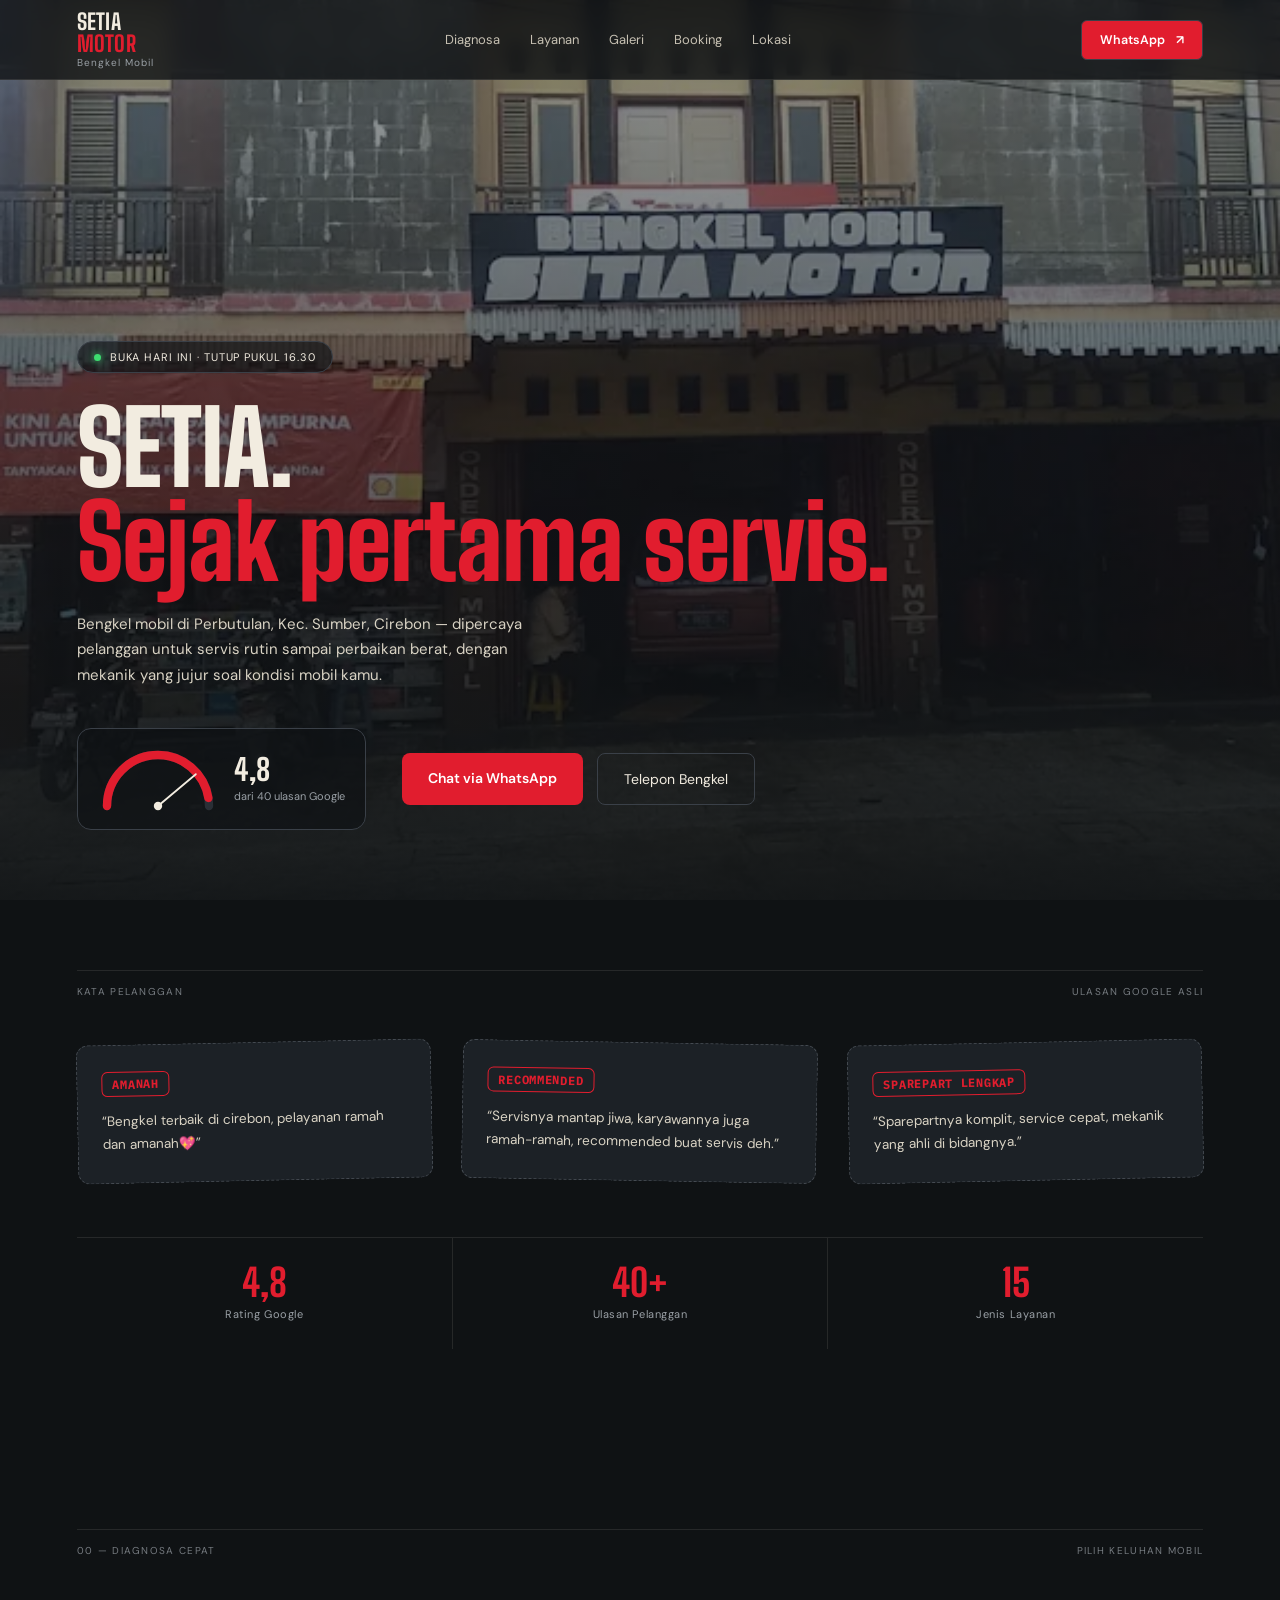
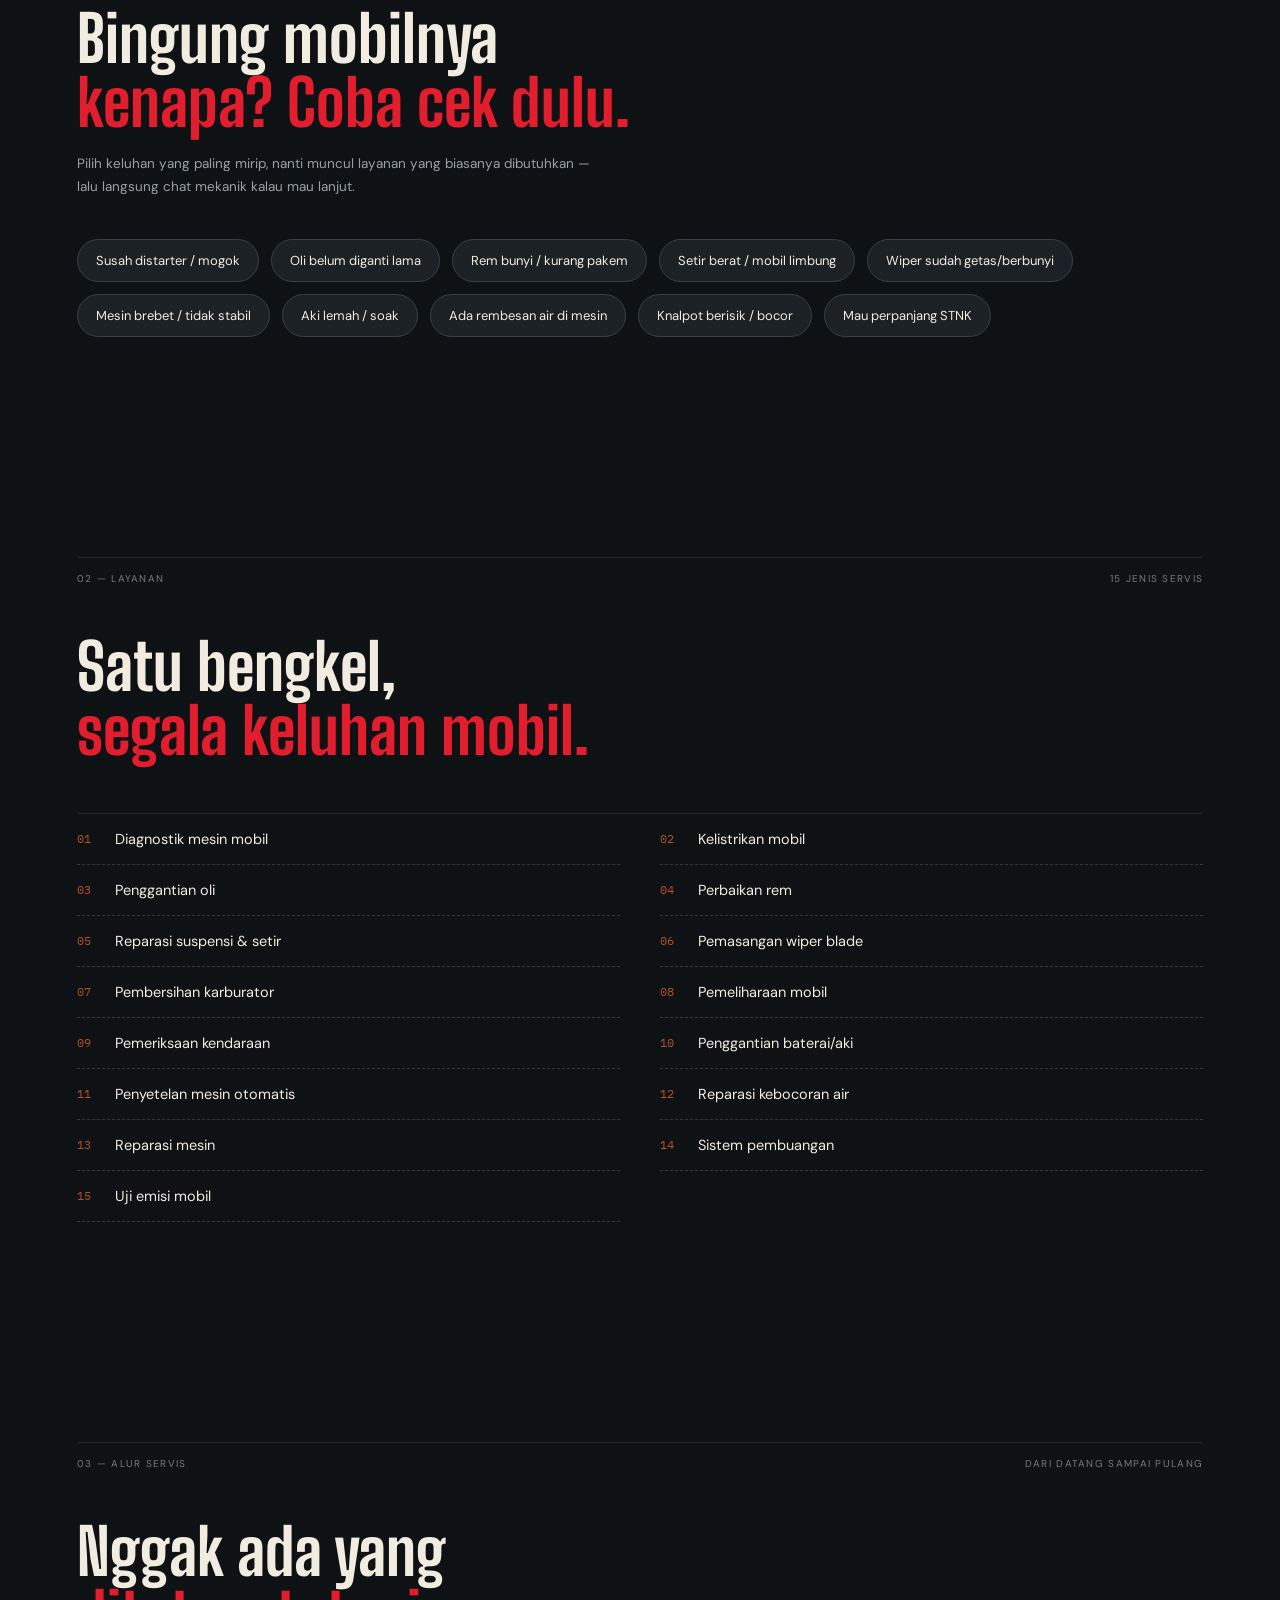
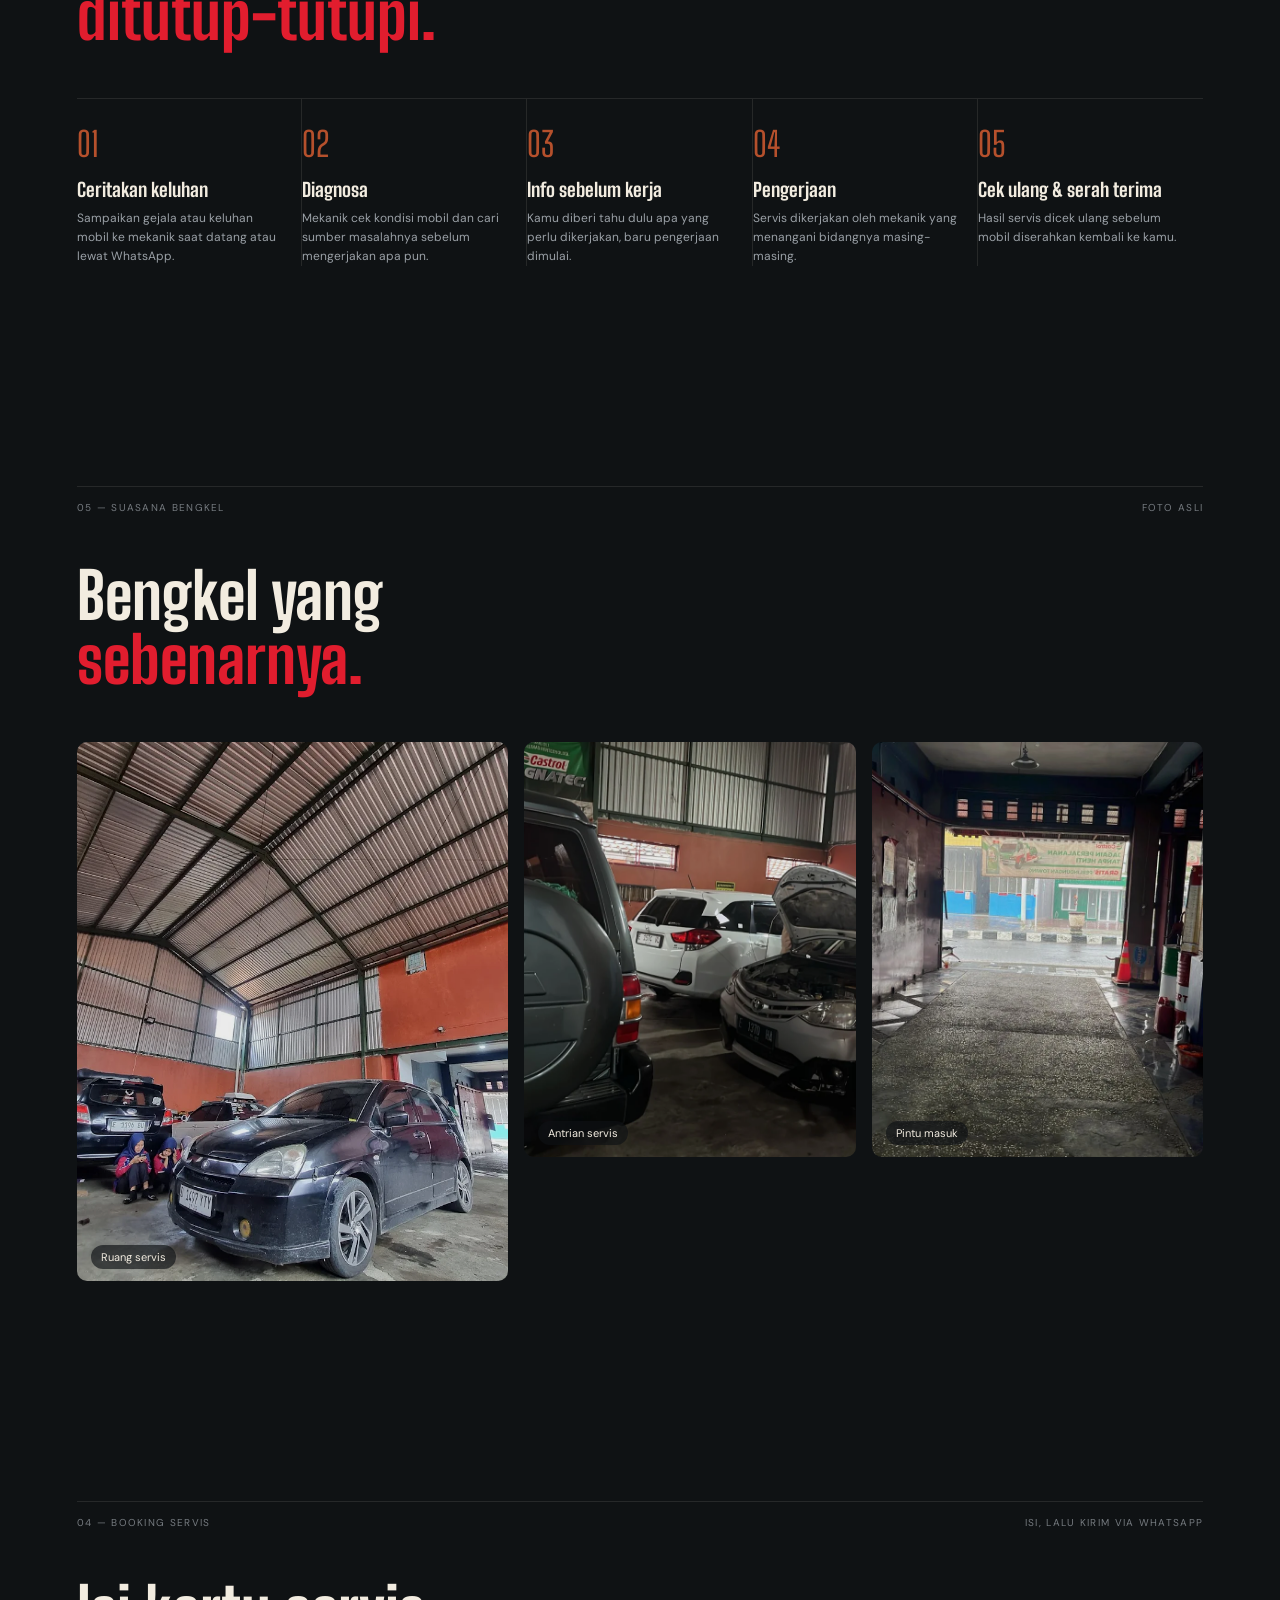
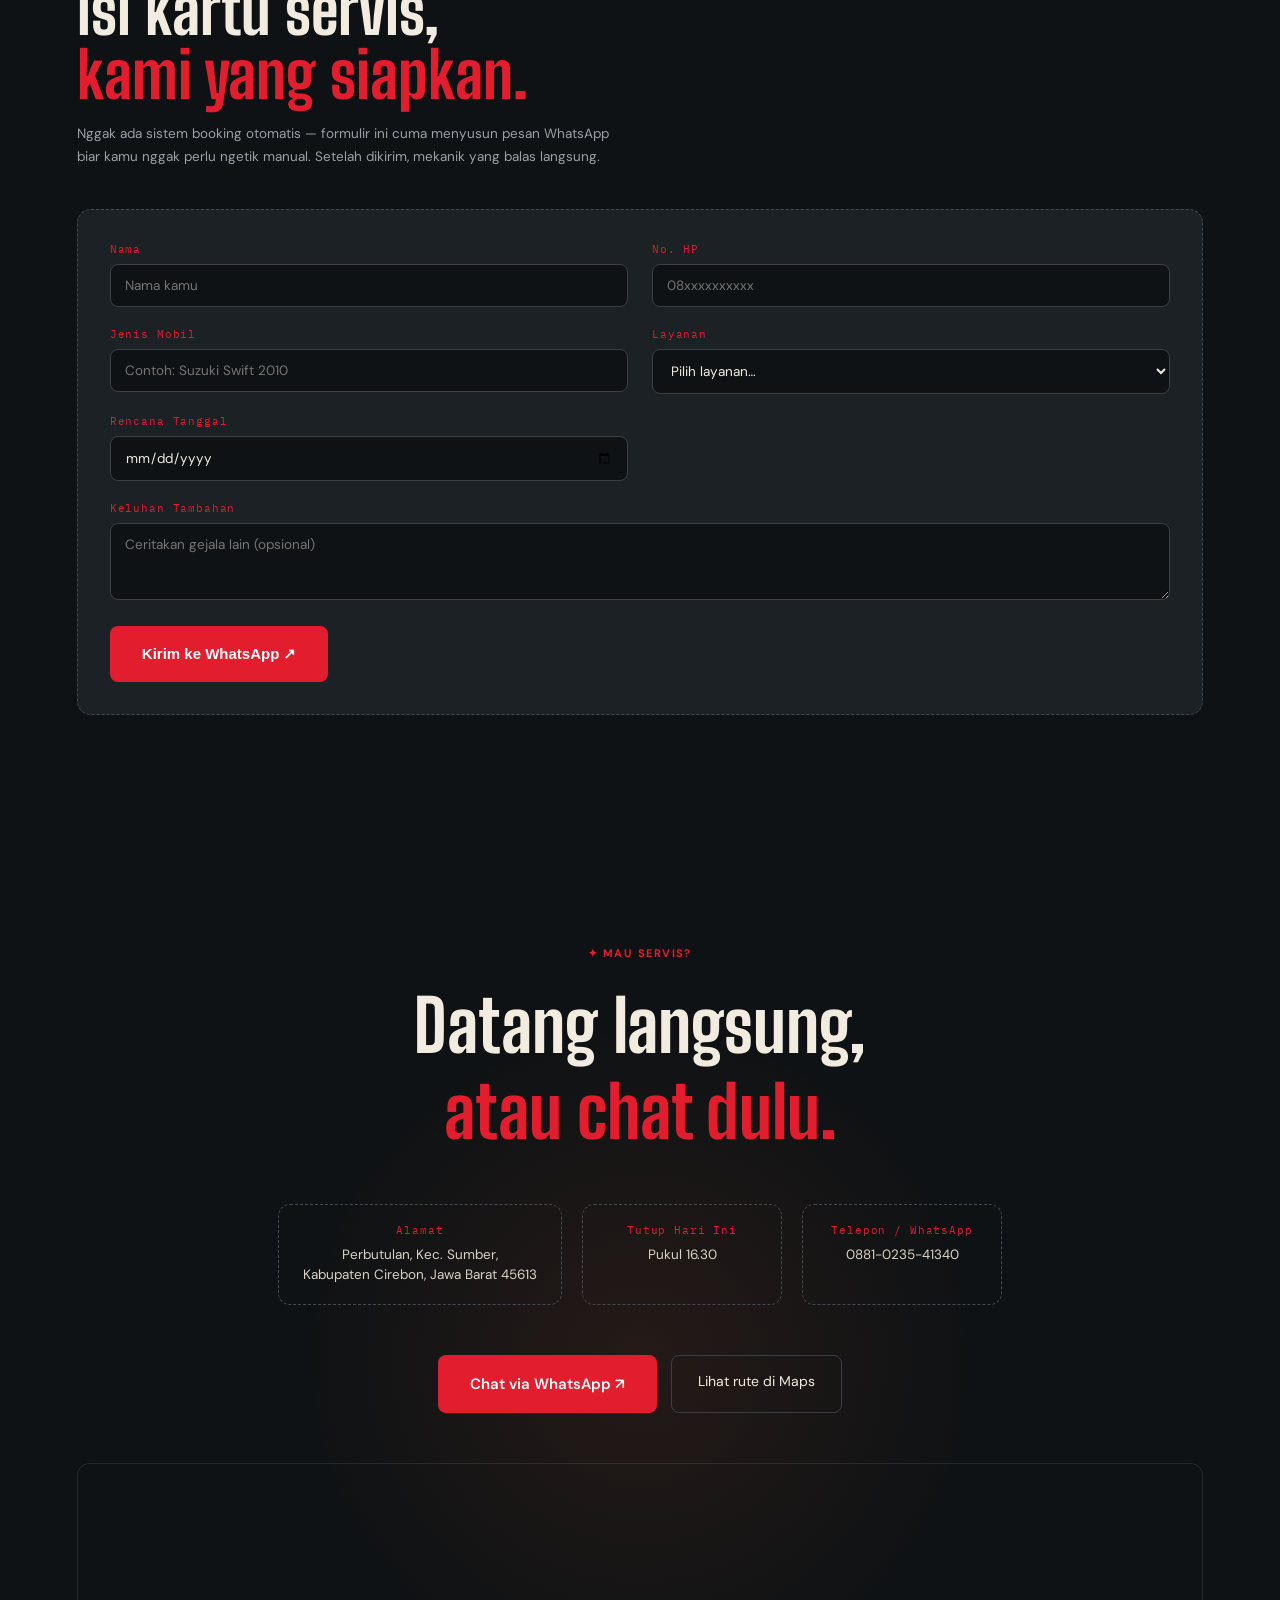
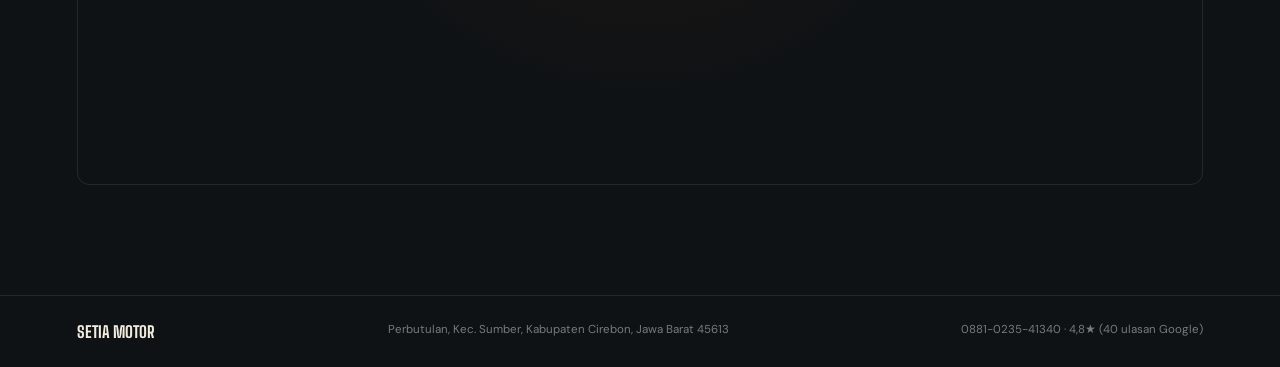
==== commit 2833031e: "Add files via upload" ====
--- a/index.html
+++ b/index.html
@@ -12,7 +12,7 @@
 
 <header class="nav">
   <a class="brand" href="#">SETIA <i>MOTOR</i><span>Bengkel Mobil</span></a>
-  <nav><a href="#layanan">Layanan</a><a href="#galeri">Galeri</a><a href="#ulasan">Ulasan</a><a href="#lokasi">Lokasi</a></nav>
+  <nav><a href="#diagnosa">Diagnosa</a><a href="#layanan">Layanan</a><a href="#galeri">Galeri</a><a href="#booking">Booking</a><a href="#lokasi">Lokasi</a></nav>
   <a class="nav-cta" href="https://wa.me/62881023541340?text=Halo%20Setia%20Motor%2C%20saya%20ingin%20servis%20mobil." target="_blank" rel="noopener">WhatsApp <span>↗</span></a>
 </header>
 
@@ -49,10 +49,28 @@
     <div class="stamp"><b>RECOMMENDED</b><p>&ldquo;Servisnya mantap jiwa, karyawannya juga ramah-ramah, recommended buat servis deh.&rdquo;</p></div>
     <div class="stamp"><b>SPAREPART LENGKAP</b><p>&ldquo;Sparepartnya komplit, service cepat, mekanik yang ahli di bidangnya.&rdquo;</p></div>
   </div>
+  <div class="stat-strip">
+    <div class="stat"><b>4,8</b><span>Rating Google</span></div>
+    <div class="stat"><b>40+</b><span>Ulasan Pelanggan</span></div>
+    <div class="stat"><b>15</b><span>Jenis Layanan</span></div>
+  </div>
+</section>
+
+<section id="diagnosa" class="section diagnosa">
+  <div class="section-meta"><span>00 &mdash; DIAGNOSA CEPAT</span><span>PILIH KELUHAN MOBIL</span></div>
+  <h2>Bingung mobilnya<br><i>kenapa? Coba cek dulu.</i></h2>
+  <p class="diagnosa-desc">Pilih keluhan yang paling mirip, nanti muncul layanan yang biasanya dibutuhkan &mdash; lalu langsung chat mekanik kalau mau lanjut.</p>
+  <div class="symptom-grid" id="symptomGrid"></div>
+  <div class="diagnosa-result" id="diagnosaResult" hidden>
+    <span class="dr-label">KEMUNGKINAN LAYANAN</span>
+    <h3 id="drService"></h3>
+    <p id="drDesc"></p>
+    <a class="btn-signal" id="drChat" href="#" target="_blank" rel="noopener">Chat soal keluhan ini</a>
+  </div>
 </section>
 
 <section id="layanan" class="section layanan">
-  <div class="section-meta"><span>01 &mdash; LAYANAN</span><span>15 JENIS SERVIS</span></div>
+  <div class="section-meta"><span>02 &mdash; LAYANAN</span><span>15 JENIS SERVIS</span></div>
   <h2>Satu bengkel,<br><i>segala keluhan mobil.</i></h2>
   <div class="ledger">
     <div class="ledger-row"><span>01</span>Diagnostik mesin mobil</div>
@@ -73,14 +91,61 @@
   </div>
 </section>
 
+<section id="alur" class="section alur">
+  <div class="section-meta"><span>03 &mdash; ALUR SERVIS</span><span>DARI DATANG SAMPAI PULANG</span></div>
+  <h2>Nggak ada yang<br><i>ditutup-tutupi.</i></h2>
+  <div class="flow">
+    <div class="flow-step"><span>01</span><h3>Ceritakan keluhan</h3><p>Sampaikan gejala atau keluhan mobil ke mekanik saat datang atau lewat WhatsApp.</p></div>
+    <div class="flow-step"><span>02</span><h3>Diagnosa</h3><p>Mekanik cek kondisi mobil dan cari sumber masalahnya sebelum mengerjakan apa pun.</p></div>
+    <div class="flow-step"><span>03</span><h3>Info sebelum kerja</h3><p>Kamu diberi tahu dulu apa yang perlu dikerjakan, baru pengerjaan dimulai.</p></div>
+    <div class="flow-step"><span>04</span><h3>Pengerjaan</h3><p>Servis dikerjakan oleh mekanik yang menangani bidangnya masing-masing.</p></div>
+    <div class="flow-step"><span>05</span><h3>Cek ulang &amp; serah terima</h3><p>Hasil servis dicek ulang sebelum mobil diserahkan kembali ke kamu.</p></div>
+  </div>
+</section>
+
 <section id="galeri" class="section galeri">
-  <div class="section-meta"><span>02 &mdash; SUASANA BENGKEL</span><span>FOTO ASLI</span></div>
+  <div class="section-meta"><span>05 &mdash; SUASANA BENGKEL</span><span>FOTO ASLI</span></div>
   <h2>Bengkel yang<br><i>sebenarnya.</i></h2>
   <div class="gallery-grid">
     <figure class="g1"><img src="assets/setia-motor-interior-1.webp" alt="Ruang servis Setia Motor" loading="lazy"><figcaption>Ruang servis</figcaption></figure>
     <figure class="g2"><img src="assets/setia-motor-interior-2.webp" alt="Beberapa mobil dalam antrian servis" loading="lazy"><figcaption>Antrian servis</figcaption></figure>
     <figure class="g3"><img src="assets/setia-motor-garage-door.webp" alt="Pintu masuk bengkel Setia Motor" loading="lazy"><figcaption>Pintu masuk</figcaption></figure>
   </div>
+</section>
+
+<section id="booking" class="section booking">
+  <div class="section-meta"><span>04 &mdash; BOOKING SERVIS</span><span>ISI, LALU KIRIM VIA WHATSAPP</span></div>
+  <h2>Isi kartu servis,<br><i>kami yang siapkan.</i></h2>
+  <p class="booking-desc">Nggak ada sistem booking otomatis &mdash; formulir ini cuma menyusun pesan WhatsApp biar kamu nggak perlu ngetik manual. Setelah dikirim, mekanik yang balas langsung.</p>
+  <form class="service-card" id="bookingForm">
+    <div class="sc-row"><label>Nama</label><input type="text" id="bkName" placeholder="Nama kamu" required></div>
+    <div class="sc-row"><label>No. HP</label><input type="tel" id="bkPhone" placeholder="08xxxxxxxxxx" required></div>
+    <div class="sc-row"><label>Jenis Mobil</label><input type="text" id="bkCar" placeholder="Contoh: Suzuki Swift 2010" required></div>
+    <div class="sc-row"><label>Layanan</label>
+      <select id="bkService" required>
+        <option value="" disabled selected>Pilih layanan&hellip;</option>
+        <option>Diagnostik mesin mobil</option>
+        <option>Kelistrikan mobil</option>
+        <option>Penggantian oli</option>
+        <option>Perbaikan rem</option>
+        <option>Reparasi suspensi & setir</option>
+        <option>Pemasangan wiper blade</option>
+        <option>Pembersihan karburator</option>
+        <option>Pemeliharaan mobil</option>
+        <option>Pemeriksaan kendaraan</option>
+        <option>Penggantian baterai/aki</option>
+        <option>Penyetelan mesin otomatis</option>
+        <option>Reparasi kebocoran air</option>
+        <option>Reparasi mesin</option>
+        <option>Sistem pembuangan</option>
+        <option>Uji emisi mobil</option>
+        <option>Lainnya / belum tahu</option>
+      </select>
+    </div>
+    <div class="sc-row"><label>Rencana Tanggal</label><input type="date" id="bkDate"></div>
+    <div class="sc-row sc-row-wide"><label>Keluhan Tambahan</label><textarea id="bkNote" rows="3" placeholder="Ceritakan gejala lain (opsional)"></textarea></div>
+    <button type="submit" class="btn-signal big">Kirim ke WhatsApp ↗</button>
+  </form>
 </section>
 
 <section id="lokasi" class="section lokasi">
@@ -95,6 +160,9 @@
     <a class="btn-signal big" href="https://wa.me/62881023541340?text=Halo%20Setia%20Motor%2C%20saya%20ingin%20servis%20mobil." target="_blank" rel="noopener">Chat via WhatsApp ↗</a>
     <a class="btn-outline" href="https://www.google.com/maps/search/?api=1&query=Setia%20Motor%20Bengkel%20Mobil%20Perbutulan%20Sumber%20Cirebon" target="_blank" rel="noopener">Lihat rute di Maps</a>
   </div>
+  <div class="map-embed">
+    <iframe src="https://www.google.com/maps?q=Setia%20Motor%20Bengkel%20Mobil%20Perbutulan%20Sumber%20Cirebon&output=embed" loading="lazy" referrerpolicy="no-referrer-when-downgrade" title="Lokasi Setia Motor di Google Maps"></iframe>
+  </div>
 </section>
 
 </main>
@@ -105,4 +173,5 @@
   <span>0881-0235-41340 &middot; 4,8&#9733; (40 ulasan Google)</span>
 </footer>
 
+<script src="script.js"></script>
 </body></html>
--- a/style.css
+++ b/style.css
@@ -51,12 +51,57 @@
 .stamp b{display:inline-block;font-family:"IBM Plex Mono";font-size:12px;letter-spacing:.06em;color:var(--signal);border:1.5px solid var(--signal);border-radius:6px;padding:4px 10px;margin-bottom:14px}
 .stamp p{margin:0;font-size:13.5px;line-height:1.7;color:#d9d3c4}
 
+.stat-strip{display:flex;gap:0;margin-top:56px;border-top:1px solid var(--line)}
+.stat{flex:1;text-align:center;padding:26px 10px;border-right:1px solid var(--line)}
+.stat:last-child{border-right:none}
+.stat b{display:block;font-family:"Big Shoulders";font-size:38px;color:var(--signal);line-height:1}
+.stat span{font-size:11px;color:var(--muted);letter-spacing:.05em}
+
+/* diagnosa cepat */
+.diagnosa h2{font-family:"Big Shoulders";font-weight:700;font-size:clamp(34px,5vw,64px);line-height:1;margin:50px 0 18px}
+.diagnosa h2 i{font-style:normal;color:var(--signal)}
+.diagnosa-desc{color:var(--muted);max-width:520px;line-height:1.7;font-size:13.5px;margin:0 0 40px}
+.symptom-grid{display:flex;flex-wrap:wrap;gap:12px}
+.symptom-btn{background:var(--steel);border:1px solid #3a4048;color:var(--paper);padding:12px 18px;border-radius:30px;font-size:13px;cursor:pointer;font-family:"DM Sans"}
+.symptom-btn:hover{border-color:var(--signal)}
+.symptom-btn.active{background:var(--signal);border-color:var(--signal);color:#fff}
+.diagnosa-result{margin-top:36px;border:1.5px dashed var(--signal);border-radius:12px;padding:26px 28px;max-width:520px}
+.dr-label{font-family:"IBM Plex Mono";font-size:10.5px;letter-spacing:.1em;color:var(--signal)}
+.diagnosa-result h3{font-family:"Big Shoulders";font-size:26px;margin:10px 0 8px}
+.diagnosa-result p{margin:0 0 20px;color:#d9d3c4;font-size:13.5px;line-height:1.6}
+
 /* layanan — service ledger */
 .layanan h2{font-family:"Big Shoulders";font-weight:700;font-size:clamp(34px,5vw,64px);line-height:1;margin:50px 0 50px}
 .layanan h2 i{font-style:normal;color:var(--signal)}
 .ledger{display:grid;grid-template-columns:1fr 1fr;gap:0 40px;border-top:1px solid var(--line)}
 .ledger-row{display:flex;align-items:center;gap:16px;padding:16px 0;border-bottom:1px dashed #33393f;font-size:14.5px}
 .ledger-row span{font-family:"IBM Plex Mono";font-size:12px;color:var(--rust);width:22px;flex:none}
+
+/* alur servis */
+.alur h2{font-family:"Big Shoulders";font-weight:700;font-size:clamp(34px,5vw,64px);line-height:1;margin:50px 0 50px}
+.alur h2 i{font-style:normal;color:var(--signal)}
+.flow{display:grid;grid-template-columns:repeat(5,1fr);border-top:1px solid var(--line)}
+.flow-step{padding:24px 18px 0 0;border-right:1px solid var(--line)}
+.flow-step:last-child{border-right:none}
+.flow-step span{font-family:"Big Shoulders";font-size:34px;color:var(--rust)}
+.flow-step h3{font-family:"Big Shoulders";font-size:19px;margin:14px 0 8px;font-weight:700}
+.flow-step p{color:var(--muted);font-size:12px;line-height:1.6;margin:0}
+
+/* booking form */
+.booking h2{font-family:"Big Shoulders";font-weight:700;font-size:clamp(34px,5vw,64px);line-height:1;margin:50px 0 16px}
+.booking h2 i{font-style:normal;color:var(--signal)}
+.booking-desc{color:var(--muted);max-width:540px;line-height:1.7;font-size:13.5px;margin:0 0 40px}
+.service-card{background:var(--steel);border:1.5px dashed #454b52;border-radius:14px;padding:32px;display:grid;grid-template-columns:1fr 1fr;gap:20px 24px}
+.sc-row{display:flex;flex-direction:column;gap:8px}
+.sc-row-wide{grid-column:1/3}
+.sc-row label{font-family:"IBM Plex Mono";font-size:10.5px;letter-spacing:.08em;color:var(--signal)}
+.sc-row input,.sc-row select,.sc-row textarea{background:var(--ink);border:1px solid #3a4048;border-radius:8px;padding:12px 14px;color:var(--paper);font-family:"DM Sans";font-size:13.5px}
+.sc-row textarea{resize:vertical}
+.service-card button{grid-column:1/3;justify-self:start;margin-top:6px;border:none;cursor:pointer}
+
+/* map embed */
+.map-embed{margin-top:50px;border-radius:12px;overflow:hidden;border:1px solid var(--line)}
+.map-embed iframe{width:100%;height:320px;border:0;display:block;filter:grayscale(.2) contrast(1.05)}
 
 /* galeri */
 .galeri h2{font-family:"Big Shoulders";font-weight:700;font-size:clamp(34px,5vw,64px);line-height:1;margin:50px 0 50px}
@@ -88,6 +133,13 @@
   .ledger{grid-template-columns:1fr}
   .gallery-grid{grid-template-columns:1fr 1fr}
   .g1{grid-column:1/3;aspect-ratio:16/9}
+  .stat-strip{flex-wrap:wrap}
+  .stat{flex:1 1 33%;border-bottom:1px solid var(--line)}
+  .flow{grid-template-columns:1fr 1fr}
+  .flow-step{border-bottom:1px solid var(--line);padding-bottom:20px;margin-bottom:6px}
+  .service-card{grid-template-columns:1fr}
+  .sc-row-wide{grid-column:1}
+  .service-card button{grid-column:1}
 }
 @media(max-width:520px){
   .nav-cta{padding:9px 14px;font-size:11px}
@@ -96,5 +148,7 @@
   .hero-bottom{flex-direction:column;align-items:flex-start}
   .gallery-grid{grid-template-columns:1fr}
   .g1{grid-column:auto;aspect-ratio:4/3}
+  .flow{grid-template-columns:1fr}
+  .stat{flex:1 1 100%}
   footer{flex-direction:column}
 }
